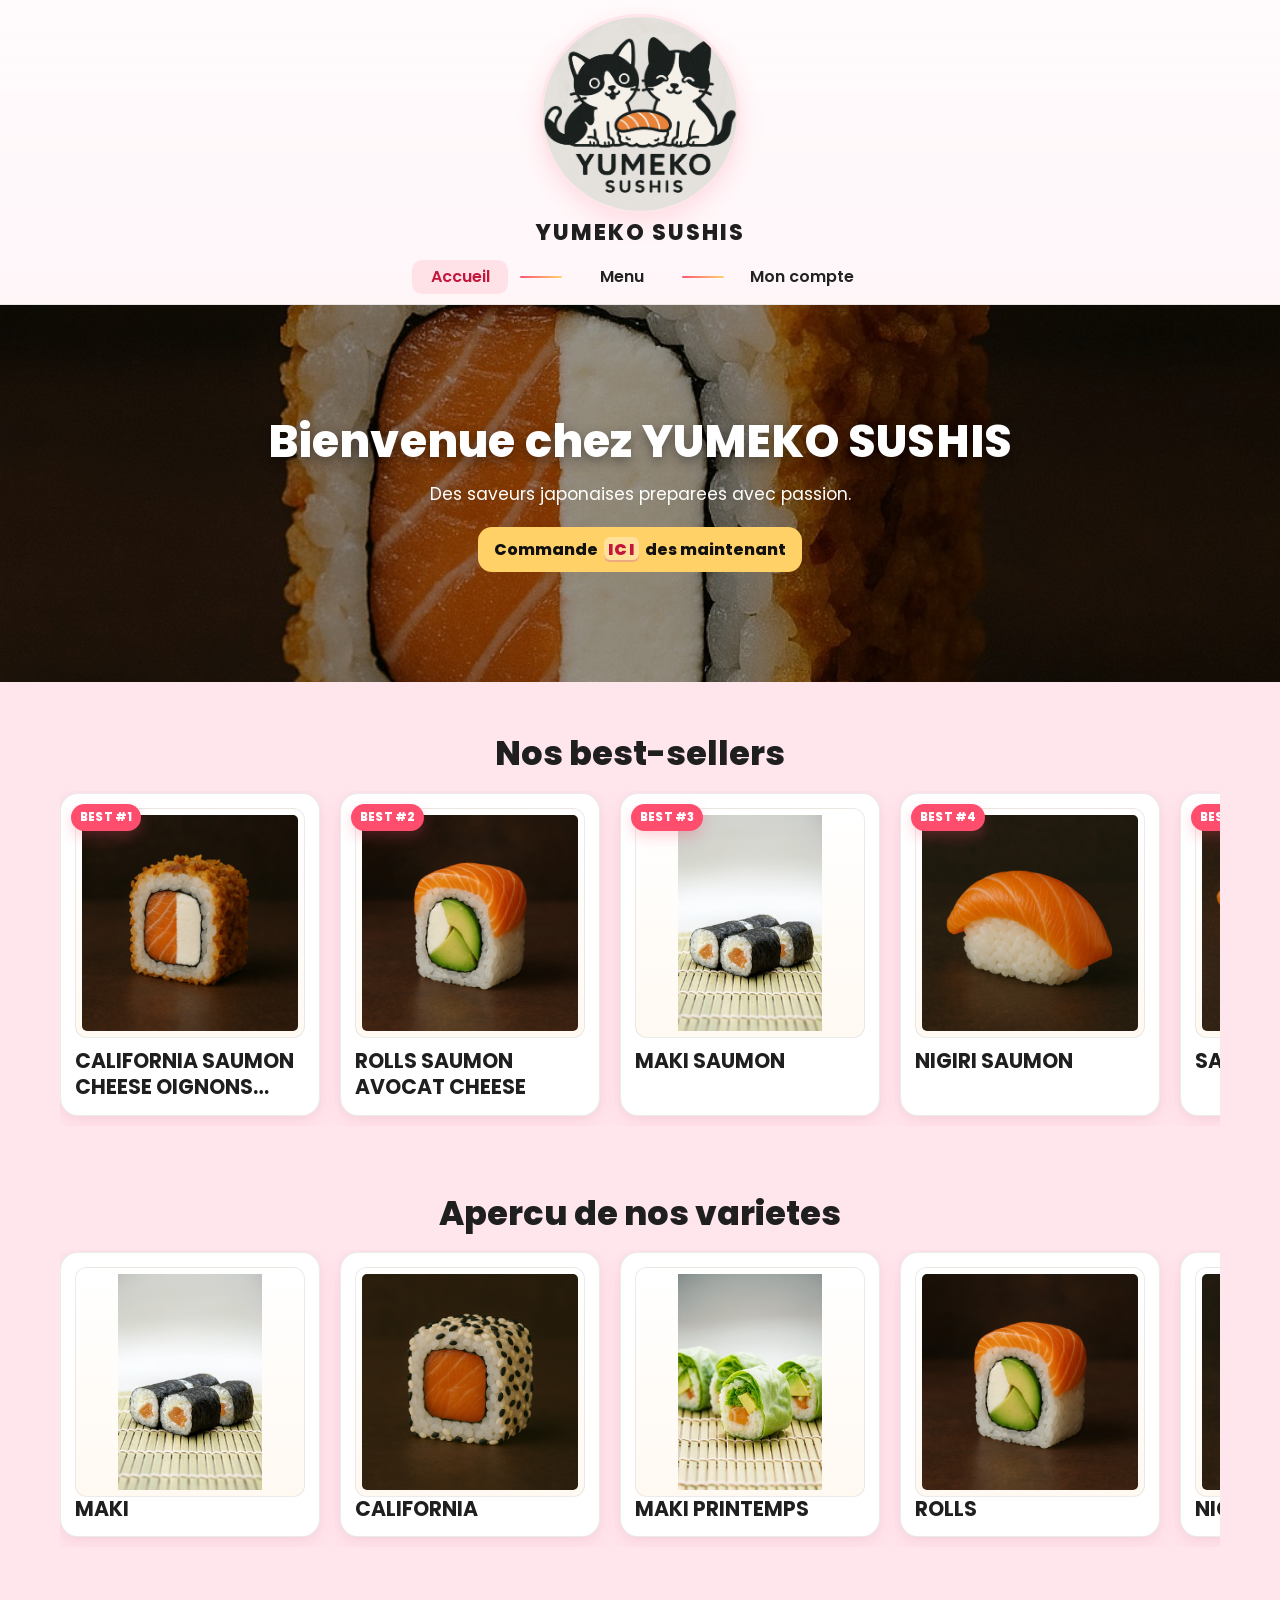
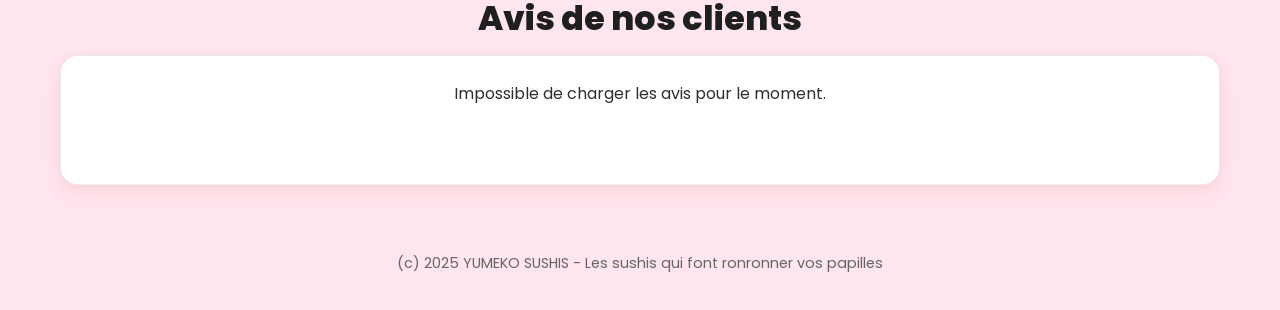
==== accueil.html @ 5b7360f7 "s" ====
﻿<!-- Version amelioree de la page d'accueil YUMEKO SUSHIS -->
<!DOCTYPE html>
<html lang="fr">
<head>
<meta charset="UTF-8">
<meta name="viewport" content="width=device-width, initial-scale=1">

<title>YUMEKO SUSHIS - Accueil</title>

<link href="https://fonts.googleapis.com/css2?family=Poppins:wght@400;600;700;800&display=swap" rel="stylesheet">
<link rel="stylesheet" href="style.css">

<link rel="icon" type="image/png" href="images/favicon.png">
<link rel="preload" href="images/logo-yumeko.png" as="image">
<link rel="prefetch" href="index.html">
<link rel="prefetch" href="mon-compte.html">
</head>
<body>

<div id="header">
  <header class="site-header jp">
    <div class="header-inner">
      <a href="accueil.html" class="brand" aria-label="Accueil - YUMEKO SUSHIS">
        <img src="images/logo-yumeko.png" alt="YUMEKO SUSHIS" class="logo" width="200" height="200" decoding="async" fetchpriority="high">
        <div class="brand-text">
          <h1>YUMEKO SUSHIS</h1>
        </div>
      </a>
      <nav class="main-nav">
        <a href="accueil.html">Accueil</a>
        <span class="nav-sep" aria-hidden="true"></span>
        <a href="index.html">Menu</a>
        <span class="nav-sep" aria-hidden="true"></span>
        <a href="mon-compte.html">Mon compte</a>
      </nav>
    </div>
  </header>
</div>

<!-- HERO -->
<section class="hero">
  <div>
    <h1>Bienvenue chez YUMEKO SUSHIS</h1>
    <p>Des saveurs japonaises preparees avec passion.</p>
    <a href="index.html" class="btn">Commande <span class="cta-focus">ICI</span> des maintenant</a>
  </div>
</section>

<!-- BEST-SELLERS -->
<section class="carousel-wrapper" id="best-sellers">
  <h2 class="carousel-title">Nos best-sellers</h2>
  <div class="carousel" id="bestSellersCarousel">
    <a class="carousel-item-link" href="index.html?cat=CALIFORNIA">
      <div class="carousel-item">
        <img loading="lazy" decoding="async" src="images/c9.jpg" alt="CALIFORNIA SAUMON CHEESE OIGNONS FRITS">
        <h3>CALIFORNIA SAUMON CHEESE OIGNONS FRITS</h3>
      </div>
    </a>
    <a class="carousel-item-link" href="index.html?cat=ROLLS">
      <div class="carousel-item">
        <img loading="lazy" decoding="async" src="images/r1.jpg" alt="ROLLS SAUMON AVOCAT CHEESE">
        <h3>ROLLS SAUMON AVOCAT CHEESE</h3>
      </div>
    </a>
    <a class="carousel-item-link" href="index.html?cat=MAKI">
      <div class="carousel-item">
        <img loading="lazy" decoding="async" src="images/m1.jpg" alt="MAKI SAUMON">
        <h3>MAKI SAUMON</h3>
      </div>
    </a>
  </div>
</section>

<!-- CARROUSEL -->
<section class="carousel-wrapper">
  <h2 class="carousel-title">Apercu de nos varietes</h2>

  <div class="carousel">

    <a class="carousel-item-link" href="index.html?cat=MAKI">
      <div class="carousel-item">
        <img loading="lazy" decoding="async" src="images/m1.jpg" alt="Maki">
        <h3>MAKI</h3>
      </div>
    </a>

    <a class="carousel-item-link" href="index.html?cat=CALIFORNIA">
      <div class="carousel-item">
        <img loading="lazy" decoding="async" src="images/c1.jpg" alt="California">
        <h3>CALIFORNIA</h3>
      </div>
    </a>

    <a class="carousel-item-link" href="index.html?cat=MAKI%20PRINTEMPS">
      <div class="carousel-item">
        <img loading="lazy" decoding="async" src="images/p1.jpg" alt="Maki printemps">
        <h3>MAKI PRINTEMPS</h3>
      </div>
    </a>

    <a class="carousel-item-link" href="index.html?cat=ROLLS">
      <div class="carousel-item">
        <img loading="lazy" decoding="async" src="images/r1.jpg" alt="Rolls">
        <h3>ROLLS</h3>
      </div>
    </a>

    <a class="carousel-item-link" href="index.html?cat=NIGIRI">
      <div class="carousel-item">
        <img loading="lazy" decoding="async" src="images/n1.jpg" alt="Nigiri">
        <h3>NIGIRI</h3>
      </div>
    </a>

    <a class="carousel-item-link" href="index.html?cat=ONIGIRI">
      <div class="carousel-item">
        <img loading="lazy" decoding="async" src="images/o1.jpg" alt="Onigiri">
        <h3>ONIGIRI</h3>
      </div>
    </a>

    <a class="carousel-item-link" href="index.html?cat=SASHIMI">
      <div class="carousel-item">
        <img loading="lazy" decoding="async" src="images/s1.jpg" alt="Sashimi">
        <h3>SASHIMI</h3>
      </div>
    </a>

    <a class="carousel-item-link" href="index.html?cat=GYOZA">
      <div class="carousel-item">
        <img loading="lazy" decoding="async" src="images/g1.jpg" alt="Gyoza">
        <h3>GYOZA</h3>
      </div>
    </a>

    <a class="carousel-item-link" href="index.html?cat=BROCHETTE">
      <div class="carousel-item">
        <img loading="lazy" decoding="async" src="images/br1.jpg" alt="Brochettes">
        <h3>BROCHETTES</h3>
      </div>
    </a>

    <a class="carousel-item-link" href="index.html?cat=SOUPE">
      <div class="carousel-item">
        <img loading="lazy" decoding="async" src="images/so1.jpg" alt="Soupes">
        <h3>SOUPES</h3>
      </div>
    </a>

  </div>
</section>

<section class="reviews-wrapper" aria-labelledby="reviews-title">
  <h2 id="reviews-title" class="carousel-title">Avis de nos clients</h2>
  <div id="reviewsList" class="reviews-grid">
    <article class="review-card reviews-empty">
      <p class="review-text">Aucun avis pour le moment. Soyez le premier a donner votre retour.</p>
    </article>
  </div>
</section>

<div id="footer"></div>

<script>
function setActiveNav() {
  const here = location.pathname.split('/').pop() || 'accueil.html';
  document.querySelectorAll('.main-nav a').forEach(a => {
    const href = a.getAttribute('href');
    if (href && here === href) {
      a.classList.add('active');
    }
  });
}

function loadComponent(id, file) {
  const host = document.getElementById(id);
  if (!host) return;
  if (host.innerHTML.trim().length) {
    if (id === "header") setActiveNav();
    return;
  }
  fetch(file)
    .then(response => response.text())
    .then(data => {
      host.innerHTML = data;
      if (id === "header") {
        setActiveNav();
      }
    });
}

loadComponent("header", "header.html");
loadComponent("footer", "footer.html");

function escapeHtml(value) {
  return String(value)
    .replaceAll('&', '&amp;')
    .replaceAll('<', '&lt;')
    .replaceAll('>', '&gt;')
    .replaceAll('"', '&quot;')
    .replaceAll("'", '&#039;');
}

function getCategoryFromCode(code) {
  const upper = String(code || '').toUpperCase();
  if (upper.startsWith('BR')) return 'BROCHETTE';
  if (upper.startsWith('SO')) return 'SOUPE';
  if (upper.startsWith('CO')) return 'CONDIMENTS';
  if (upper.startsWith('B')) return 'BOISSONS';
  if (upper.startsWith('M')) return 'MAKI';
  if (upper.startsWith('C')) return 'CALIFORNIA';
  if (upper.startsWith('P')) return 'MAKI PRINTEMPS';
  if (upper.startsWith('R')) return 'ROLLS';
  if (upper.startsWith('N')) return 'NIGIRI';
  if (upper.startsWith('O')) return 'ONIGIRI';
  if (upper.startsWith('S')) return 'SASHIMI';
  if (upper.startsWith('G')) return 'GYOZA';
  return 'MAKI';
}

const PRODUCT_LABELS = {
  M1:'MAKI SAUMON',
  M2:'MAKI SAUMON AVOCAT',
  M3:'MAKI SAUMON CHEESE',
  M4:'MAKI CONCOMBRE',
  M5:'MAKI CONCOMBRE CHEESE',
  M6:'MAKI AVOCAT',
  M7:'MAKI AVOCAT CHEESE',
  M8:'MAKI CHEESE',
  C1:'CALIFORNIA SAUMON',
  C2:'CALIFORNIA SAUMON AVOCAT',
  C3:'CALIFORNIA SAUMON CHEESE',
  C4:'CALIFORNIA CONCOMBRE',
  C5:'CALIFORNIA CONCOMBRE CHEESE',
  C6:'CALIFORNIA AVOCAT',
  C7:'CALIFORNIA AVOCAT CHEESE',
  C8:'CALIFORNIA CHEESE',
  C9:'CALIFORNIA SAUMON CHEESE OIGNONS FRITS',
  P1:'MAKI PRINTEMPS SAUMON AVOCAT',
  P2:'MAKI PRINTEMPS SAUMON CHEESE',
  P3:'MAKI PRINTEMPS CONCOMBRE CHEESE',
  P4:'MAKI PRINTEMPS AVOCAT CHEESE',
  R1:'ROLLS SAUMON AVOCAT CHEESE',
  R2:'ROLLS AVOCAT SAUMON CHEESE',
  N1:'NIGIRI SAUMON',
  N2:'NIGIRI AVOCAT',
  O1:'ONIGIRI THON MAYO',
  S1:'SASHIMI SAUMON',
  G1:'GYOZA POULET LEGUMES',
  G2:'GYOZA BOEUF LEGUMES',
  G3:'GYOZA LEGUMES',
  BR1:'YAKITORI BOEUF FROMAGE',
  SO1:'SOUPE MISO',
  CO1:'SAUCE SOJA SUCREE',
  CO2:'SAUCE SOJA SALEE',
  CO3:'SAUCE MAYO JAPONAISE MAISON',
  CO4:'SAUCE MAYO JAPONAISE EPICEE MAISON',
  CO5:'GINGEMBRE',
  CO6:'WASABI',
  CO7:'WASABI CACAHUETE',
  CO8:'WASABI PETIT POIS',
  CO9:'OIGNONS FRITS',
  CO10:'SAUCE SRIRACHA',
  B1:'BIERE TSINGTAO',
  B2:'BIERE ASAHI',
  B3:'COCA COLA ZERO'
};

function getProductNameFromCode(code, fallbackName) {
  const upper = String(code || '').trim().toUpperCase();
  return PRODUCT_LABELS[upper] || String(fallbackName || upper || 'ITEM');
}

function getProductImageFromCode(code, fallbackImg) {
  const upper = String(code || '').trim().toUpperCase();
  if (fallbackImg) return String(fallbackImg);
  return upper ? (upper.toLowerCase() + '.jpg') : 'm1.jpg';
}

const SUPABASE_URL = 'https://rlyouiuobnhsvxtecriu.supabase.co';
const SUPABASE_PUBLISHABLE_KEY = 'sb_publishable_RBQC4-HKQ8L1bncB_4VJAA_G_xXqg_-';
const REVIEWS_TABLE = 'reviews';
const BESTSELLER_TABLE = 'best_seller_counts';

function getSupabaseHeaders(includeJson) {
  const headers = {
    apikey: SUPABASE_PUBLISHABLE_KEY,
    Authorization: `Bearer ${SUPABASE_PUBLISHABLE_KEY}`
  };
  if (includeJson) headers['Content-Type'] = 'application/json';
  return headers;
}

async function readReviewsOnline() {
  const query = '?select=name,text,rating,created_at,approved&approved=eq.true&order=created_at.desc&limit=6';
  const url = `${SUPABASE_URL}/rest/v1/${REVIEWS_TABLE}${query}`;
  const response = await fetch(url, {
    method: 'GET',
    headers: getSupabaseHeaders(false)
  });
  if (!response.ok) {
    throw new Error(`Erreur Supabase lecture (${response.status})`);
  }
  const data = await response.json();
  return Array.isArray(data) ? data : [];
}

async function readBestSellerCountsOnline() {
  const query = '?select=code,name,img,category,count&order=count.desc.nullslast,code.asc&limit=5';
  const url = `${SUPABASE_URL}/rest/v1/${BESTSELLER_TABLE}${query}`;
  const response = await fetch(url, {
    method: 'GET',
    headers: getSupabaseHeaders(false)
  });
  if (!response.ok) {
    throw new Error(`Erreur Supabase best-seller lecture (${response.status})`);
  }
  const data = await response.json();
  return Array.isArray(data) ? data : [];
}

function normalizeReview(review) {
  const rawName = String(review && review.name || '').trim();
  const name = rawName ? rawName.slice(0, 40) : 'Client';
  const text = String(review && review.text || '').trim().slice(0, 400);
  const ratingNumber = Number(review && review.rating || 5);
  const rating = Math.max(1, Math.min(5, Number.isFinite(ratingNumber) ? ratingNumber : 5));
  const createdAt = String(review && review.created_at || new Date().toISOString());
  return { name, text, rating, created_at: createdAt };
}

function formatReviewDate(iso) {
  const d = new Date(iso);
  if (Number.isNaN(d.getTime())) return '';
  return d.toLocaleDateString('fr-FR');
}

async function renderReviews() {
  const box = document.getElementById('reviewsList');
  if (!box) return;

  let reviews = [];
  try {
    reviews = (await readReviewsOnline())
      .map(normalizeReview)
      .filter((r) => r.text.length > 0)
      .sort((a, b) => new Date(b.created_at).getTime() - new Date(a.created_at).getTime())
      .slice(0, 6);
  } catch (e) {
    box.innerHTML = `
      <article class="review-card reviews-empty">
        <p class="review-text">Impossible de charger les avis pour le moment.</p>
      </article>`;
    return;
  }

  if (!reviews.length) {
    box.innerHTML = `
      <article class="review-card reviews-empty">
        <p class="review-text">Aucun avis pour le moment. Soyez le premier a donner votre retour.</p>
      </article>`;
    return;
  }

  box.innerHTML = reviews.map((r) => {
    const stars = '★'.repeat(r.rating) + '☆'.repeat(5 - r.rating);
    const safeName = escapeHtml(r.name);
    const safeText = escapeHtml(r.text);
    const safeDate = escapeHtml(formatReviewDate(r.created_at));
    return `
      <article class="review-card">
        <div class="review-head">
          <div class="review-author">
            <p class="review-name">${safeName}</p>
            <p class="review-meta">${safeDate}</p>
          </div>
          <div class="review-stars" aria-label="${r.rating} etoiles sur 5">${stars}</div>
        </div>
        <p class="review-text">${safeText}</p>
      </article>`;
  }).join('');
}

function readBestSellerCounts() {
  try {
    return JSON.parse(localStorage.getItem('yumeko_bestseller_counts_v1') || '{}');
  } catch (e) {
    return {};
  }
}

function rebuildBestSellerCountsFromOrdersIfNeeded() {
  const counts = readBestSellerCounts();
  if (Object.keys(counts).length) return counts;

  let orders = [];
  try {
    orders = JSON.parse(localStorage.getItem('yumeko_orders_v1') || '[]');
  } catch (e) {
    orders = [];
  }

  const rebuilt = {};
  orders.forEach((order) => {
    const items = Array.isArray(order && order.items) ? order.items : [];
    items.forEach((it) => {
      const code = String(it && it.code || '').trim().toUpperCase();
      if (!code) return;
      if (!rebuilt[code]) {
        rebuilt[code] = { code, name: '', img: '', category: '', count: 0 };
      }
      rebuilt[code].name = getProductNameFromCode(code, String(it && it.name || code));
      rebuilt[code].img = getProductImageFromCode(code, it && it.img);
      rebuilt[code].category = getCategoryFromCode(code);
      rebuilt[code].count += Number(it && it.qty || 1);
    });
  });

  if (Object.keys(rebuilt).length) {
    localStorage.setItem('yumeko_bestseller_counts_v1', JSON.stringify(rebuilt));
    return rebuilt;
  }

  return counts;
}

async function getTopBestSellers(limit) {
  try {
    const online = (await readBestSellerCountsOnline())
      .map((row) => {
        const code = String(row && row.code || '').trim().toUpperCase();
        if (!code) return null;
        return {
          code,
          name: getProductNameFromCode(code, String(row && row.name || code)),
          img: getProductImageFromCode(code, row && row.img),
          category: String(row && row.category || getCategoryFromCode(code)),
          count: Math.max(0, Number(row && row.count) || 0)
        };
      })
      .filter(Boolean)
      .filter((item) => item && Number(item.count) > 0);
    if (online.length) return online.slice(0, limit);
  } catch (e) {}

  const counts = rebuildBestSellerCountsFromOrdersIfNeeded();
  const list = Object.values(counts)
    .filter((item) => item && Number(item.count) > 0)
    .sort((a, b) => Number(b.count) - Number(a.count));
  return list.slice(0, limit);
}

async function renderBestSellers() {
  const box = document.getElementById('bestSellersCarousel');
  if (!box) return;

  const fallback = [
    { code: 'C9', name: getProductNameFromCode('C9'), img: 'c9.jpg', category: 'CALIFORNIA', count: 0 },
    { code: 'R1', name: getProductNameFromCode('R1'), img: 'r1.jpg', category: 'ROLLS', count: 0 },
    { code: 'M1', name: getProductNameFromCode('M1'), img: 'm1.jpg', category: 'MAKI', count: 0 },
    { code: 'N1', name: getProductNameFromCode('N1'), img: 'n1.jpg', category: 'NIGIRI', count: 0 },
    { code: 'S1', name: getProductNameFromCode('S1'), img: 's1.jpg', category: 'SASHIMI', count: 0 }
  ];

  let best = await getTopBestSellers(5);
  if (!best.length) best = fallback;
  best = best.slice(0, 5);

  box.innerHTML = best.map((item, idx) => {
    const code = String(item.code || '').toUpperCase();
    const name = escapeHtml(getProductNameFromCode(code, item.name));
    const img = escapeHtml(getProductImageFromCode(code, item.img));
    const category = item.category || getCategoryFromCode(code);
    const href = 'index.html?cat=' + encodeURIComponent(category);
    return `
      <a class="carousel-item-link" href="${href}">
        <div class="carousel-item">
          <span class="best-badge">BEST #${idx + 1}</span>
          <img loading="lazy" decoding="async" src="images/${img}" alt="${name}">
          <h3>${name}</h3>
        </div>
      </a>`;
  }).join('');
}

function initCarouselWheelScroll() {
  document.querySelectorAll('.carousel').forEach((carousel) => {
    let isDown = false;
    let startX = 0;
    let startLeft = 0;
    let moved = false;
    let suppressClickUntil = 0;

    carousel.addEventListener('wheel', (e) => {
      if (carousel.scrollWidth <= carousel.clientWidth) return;
      const delta = e.deltaY + e.deltaX;
      if (!delta) return;
      e.preventDefault();
      carousel.scrollBy({ left: delta, behavior: 'auto' });
    }, { passive: false });

    carousel.addEventListener('pointerdown', (e) => {
      if (e.pointerType === 'mouse' && e.button !== 0) return;
      isDown = true;
      moved = false;
      startX = e.clientX;
      startLeft = carousel.scrollLeft;
      carousel.classList.add('dragging');
      carousel.setPointerCapture?.(e.pointerId);
    });

    carousel.addEventListener('pointermove', (e) => {
      if (!isDown) return;
      const dx = e.clientX - startX;
      if (Math.abs(dx) > 10) moved = true;
      carousel.scrollLeft = startLeft - dx;
    });

    function stopDrag(e) {
      if (!isDown) return;
      isDown = false;
      carousel.classList.remove('dragging');
      carousel.releasePointerCapture?.(e.pointerId);
      if (moved) {
        // Bloque uniquement le clic fantome juste apres un glisser.
        suppressClickUntil = Date.now() + 280;
      }
    }

    carousel.addEventListener('pointerup', stopDrag);
    carousel.addEventListener('pointercancel', stopDrag);
    carousel.addEventListener('pointerleave', stopDrag);

    carousel.addEventListener('click', (e) => {
      if (Date.now() > suppressClickUntil) return;
      const link = e.target.closest('a');
      if (!link) return;
      e.preventDefault();
      e.stopPropagation();
    }, true);
  });
}

(function(){
  const root = document.documentElement;
  function updateSakura(){
    const doc = document.documentElement;
    const max = (doc.scrollHeight - window.innerHeight) || 1;
    const p = Math.min(1, Math.max(0, window.scrollY / max));
    const eased = 1 - Math.pow(1 - p, 1.6);
    root.style.setProperty('--sakuraAmt', eased.toFixed(3));
  }
  updateSakura();
  window.addEventListener('scroll', updateSakura, { passive:true });
  window.addEventListener('resize', updateSakura);
})();

initCarouselWheelScroll();
renderBestSellers();
renderReviews();
</script>

</body>
</html>
---- style.css ----
/* ===== STYLE GLOBAL ===== */
:root{
  --brand:#ff4d6d;
  --brand-soft:rgba(255,77,109,.12);
  --brand-strong:#c2173b;
  --brand-2:#c2173b;
  --accent:#ffd166;
  --accent-strong:#ffc300;
  --accent-2:#ffc300;
  --text:#1a1a1a;
  --muted:#5c6870;
  --surface:#ffffff;
  --surface-soft:#fff8ef;
  --card:var(--surface);
  --card-border:rgba(0,0,0,.08);
  --radius-sm:10px;
  --radius-md:14px;
  --radius-lg:18px;
  --shadow-soft:0 8px 20px rgba(255,77,109,.08), 0 2px 10px rgba(0,0,0,.04);
  --shadow-hover:0 14px 26px rgba(255,77,109,.12), 0 5px 16px rgba(0,0,0,.06);
}

*{ box-sizing:border-box; }

html,body{ min-height:100%; }

body{
  font-family:'Poppins',sans-serif;
  margin:0;
  color:var(--text);
  background:#ffe5ec;
  -webkit-font-smoothing:antialiased;
  -moz-osx-font-smoothing:grayscale;
}

h1,h2,h3{
  margin:0;
  line-height:1.2;
  color:#1f1f1f;
}

h1{ font-size:clamp(2rem, 4vw, 2.8rem); font-weight:800; letter-spacing:.2px; }
h2{ font-size:clamp(1.55rem, 3vw, 2.1rem); font-weight:800; }
h3{ font-size:clamp(1.05rem, 2vw, 1.28rem); font-weight:700; }

p{ margin:0; }

.hidden{
  display:none !important;
}

/* ===== HEADER ===== */
.site-header.jp{
  background:linear-gradient(180deg,rgba(255,255,255,.85),rgba(255,255,255,.65));
  border-bottom:1px solid var(--card-border);
  position:static;
  z-index:1000;
}

.header-inner{
  width:min(96%,1100px);
  margin:auto;
  padding:14px 8px 10px;
  display:flex;
  flex-direction:column;
  align-items:center;
  gap:8px;
}

.brand{
  display:flex;
  flex-direction:column;
  align-items:center;
  gap:6px;
  text-decoration:none;
}

.logo{
  width:160px;
  height:160px;
  border-radius:50%;
  object-fit:cover;
  background:#fff;
  box-shadow:0 8px 24px rgba(255,77,109,.15);
  border:3px solid rgba(255,77,109,.15);
  display:block;
}

@media (min-width:768px){
  .logo{ width:200px; height:200px; }
}

.brand-text h1{
  font-size:1.38rem;
  letter-spacing:2px;
  text-align:center;
}

.main-nav{
  display:flex;
  align-items:center;
  gap:12px;
  margin-top:6px;
  font-weight:600;
}

.main-nav .sep{
  color:#7a7a7a;
  opacity:.6;
}

.main-nav .nav-sep{
  display:inline-block;
  width:42px;
  height:2px;
  border-radius:2px;
  background:linear-gradient(90deg,var(--brand),var(--accent));
  opacity:.95;
}

.main-nav a{
  display:inline-flex;
  align-items:center;
  justify-content:center;
  min-width:96px;
  line-height:1;
  text-decoration:none;
  color:#222;
  padding:9px 14px;
  border-radius:var(--radius-sm);
  transition:transform .15s ease, background .15s ease, color .15s ease, box-shadow .15s ease;
}

.main-nav a:hover{
  transform:translateY(-1px);
  background:var(--brand-soft);
  color:var(--brand-strong);
  box-shadow:0 6px 14px rgba(255,77,109,.1);
}

.main-nav a.active{
  background:var(--brand-soft);
  color:var(--brand-strong);
}

/* ===== HERO ===== */
.hero{
  width:100%;
  background:url('images/c9.jpg') center/cover no-repeat;
  padding:110px 20px;
  text-align:center;
  color:#fff;
  position:relative;
  margin:0 0 18px;
}

.hero::after{
  content:"";
  position:absolute;
  inset:0;
  background:rgba(0,0,0,.34);
}

.hero > div{
  position:relative;
  z-index:2;
}

.hero h1{
  color:#fff;
  text-shadow:0 4px 12px rgba(0,0,0,.38);
}

.hero p{
  font-size:1.08rem;
  margin:12px 0 20px;
}

/* ===== BUTTONS ===== */
.btn,
.btn-main,
.btn-primary{
  background:var(--accent);
  color:#111;
  border:none;
  border-radius:var(--radius-md);
  padding:10px 16px;
  font-weight:800;
  text-decoration:none;
  cursor:pointer;
  transition:transform .15s ease, background .15s ease, box-shadow .15s ease, filter .15s ease;
  display:inline-flex;
  align-items:center;
  justify-content:center;
  gap:6px;
}

.btn:hover,
.btn-main:hover,
.btn-primary:hover{
  transform:translateY(-1px);
  background:var(--accent-strong);
  box-shadow:0 8px 16px rgba(255,195,0,.22);
}

.btn:active,
.btn-main:active,
.btn-primary:active{
  transform:translateY(0);
}

.cta-focus{
  display:inline-block;
  font-weight:900;
  text-transform:uppercase;
  letter-spacing:.08em;
  color:var(--brand-strong);
  background:rgba(255,255,255,.35);
  padding:0 .28em;
  border-radius:6px;
  box-shadow:inset 0 -2px 0 rgba(194,23,59,.28);
}

.btn-light,
.btn-ghost{
  border:1px solid var(--card-border);
  background:#fff;
  color:#222;
  border-radius:var(--radius-sm);
  padding:10px 12px;
  font-weight:700;
  cursor:pointer;
  transition:transform .15s ease, box-shadow .15s ease, border-color .15s ease;
}

.btn-light:hover,
.btn-ghost:hover{
  transform:translateY(-1px);
  border-color:rgba(255,77,109,.35);
  box-shadow:0 6px 12px rgba(0,0,0,.06);
}

/* ===== CARDS ===== */
.creation-mois,
.card,
.section,
.carousel-item{
  background:var(--surface);
  border:1px solid var(--card-border);
  border-radius:var(--radius-lg);
  box-shadow:var(--shadow-soft);
}

.card{
  padding:18px;
  text-align:center;
}

.card img{
  width:100%;
  aspect-ratio:1/1;
  object-fit:cover;
  display:block;
  border-radius:12px;
}

.card h3{ margin:10px 0; }

/* ===== CAROUSEL ===== */
.carousel-wrapper{
  margin:36px auto;
  max-width:1200px;
  padding:16px 20px;
}

.carousel-wrapper + .carousel-wrapper{
  margin-top:12px;
}

.carousel-title{
  text-align:center;
  margin-bottom:16px;
}

.carousel{
  display:flex;
  overflow-x:auto;
  gap:20px;
  scroll-snap-type:x mandatory;
  padding:2px 2px 10px;
  -webkit-overflow-scrolling:touch;
  touch-action:pan-x;
  scrollbar-width:none;
  -ms-overflow-style:none;
  cursor:grab;
}

.carousel::-webkit-scrollbar{
  display:none;
}

.carousel.dragging{
  cursor:grabbing;
}

#best-sellers .carousel{ justify-content:flex-start; }

.carousel-item{
  flex:0 0 260px;
  width:260px;
  min-width:260px;
  padding:14px;
  scroll-snap-align:start;
}

#best-sellers .carousel-item{
  display:flex;
  flex-direction:column;
  position:relative;
}

#best-sellers .best-badge{
  position:absolute;
  top:10px;
  left:10px;
  z-index:2;
  background:var(--brand);
  color:#fff;
  border-radius:999px;
  font-size:.72rem;
  font-weight:800;
  padding:5px 9px;
  box-shadow:0 6px 14px rgba(255,77,109,.24);
  letter-spacing:.2px;
}

.carousel-item-link{
  display:block;
  text-decoration:none;
  color:inherit;
}

.carousel-item-link:hover .carousel-item{
  box-shadow:var(--shadow-hover);
  transform:translateY(-1px);
}

.carousel-item img{
  width:100%;
  aspect-ratio:1/1;
  object-fit:contain;
  display:block;
  border-radius:12px;
  background:linear-gradient(180deg,#fff,#fff9f2);
  border:1px solid var(--card-border);
  padding:6px;
}

#best-sellers .carousel-item h3{
  margin-top:10px;
  min-height:2.6em;
  max-height:2.6em;
  line-height:1.3;
  display:-webkit-box;
  -webkit-line-clamp:2;
  -webkit-box-orient:vertical;
  overflow:hidden;
  text-overflow:ellipsis;
}

.carousel-sub{
  margin-top:8px;
  font-size:.88rem;
  color:var(--muted);
}

.reviews-wrapper{
  margin:34px auto 22px;
  max-width:1200px;
  padding:0 20px 10px;
}

.reviews-grid{
  display:grid;
  grid-template-columns:repeat(3,minmax(0,1fr));
  gap:14px;
}

.review-card{
  background:#fff;
  border:1px solid var(--card-border);
  border-radius:var(--radius-lg);
  box-shadow:var(--shadow-soft);
  padding:16px;
}

.review-head{
  display:flex;
  align-items:flex-start;
  justify-content:space-between;
  gap:10px;
  margin-bottom:10px;
}

.review-author{
  min-width:0;
}

.review-stars{
  color:#ffb703;
  letter-spacing:.18em;
  font-size:.92rem;
  margin:0;
  white-space:nowrap;
}

.review-text{
  color:#2f2f2f;
  line-height:1.55;
  min-height:76px;
  margin:0;
}

.review-name{
  margin:0;
  font-weight:700;
  color:#1f1f1f;
}

.review-meta{
  margin-top:4px;
  font-size:.82rem;
  color:var(--muted);
}

.reviews-empty{
  display:flex;
  align-items:center;
  justify-content:center;
  text-align:center;
  min-height:130px;
  grid-column:1 / -1;
}

.review-form{
  margin-top:14px;
  background:#fff;
  border:1px solid var(--card-border);
  border-radius:var(--radius-lg);
  box-shadow:var(--shadow-soft);
  padding:14px;
}

.review-form-grid{
  display:grid;
  grid-template-columns:1fr 180px;
  gap:10px;
}

.review-field{
  display:grid;
  gap:6px;
}

.review-field.full{
  grid-column:1 / -1;
}

.review-field label{
  font-weight:700;
  font-size:.9rem;
  color:#2a2a2a;
}

.review-field input,
.review-field select,
.review-field textarea{
  width:100%;
  border:1px solid var(--card-border);
  border-radius:var(--radius-sm);
  padding:10px 12px;
  font:inherit;
  background:#fff;
}

.review-field textarea{
  min-height:98px;
  resize:vertical;
}

.review-form-actions{
  margin-top:8px;
  display:flex;
  justify-content:flex-end;
}

.review-cta{
  margin-top:12px;
}

@media (max-width:700px){
  .review-form-grid{
    grid-template-columns:1fr;
  }
}

@media (max-width:900px){
  .reviews-grid{
    grid-template-columns:1fr;
    gap:12px;
  }
  .reviews-wrapper{
    padding:0 14px 12px;
  }
  .review-card{
    padding:18px;
    min-height:210px;
  }
  .review-text{
    font-size:1rem;
    line-height:1.6;
    min-height:120px;
  }
  .review-name{
    font-size:1.02rem;
  }
  .review-meta{
    font-size:.92rem;
  }
  .review-stars{
    font-size:1rem;
  }
}

/* ===== LAYOUT SHARED PAGES ===== */
.container{
  max-width:1100px;
  margin:0 auto;
  padding:24px 20px 28px;
}

.section{
  padding:22px;
  margin:0 0 24px;
}

.section h2{
  margin:0 0 8px;
  letter-spacing:.3px;
}

.sep{
  height:2px;
  width:84px;
  background:linear-gradient(90deg,var(--brand),var(--accent),transparent);
  border-radius:2px;
  margin:8px 0 16px;
}

.lead{
  font-size:1rem;
  line-height:1.6;
  color:#2a2a2a;
}

.muted{ color:var(--muted); }

.status{
  margin-top:10px;
  font-weight:600;
  border-radius:var(--radius-sm);
  padding:8px 10px;
  border:1px solid transparent;
}

.status:empty{
  display:none;
}

.status.ok{
  color:#0e7a4f;
  background:rgba(14,122,79,.08);
  border-color:rgba(14,122,79,.2);
}

.status.err{
  color:#c2173b;
  background:rgba(255,77,109,.1);
  border-color:rgba(255,77,109,.24);
}

/* ===== FOOTER ===== */
footer{
  text-align:center;
  padding:36px 0;
  color:#666;
  font-size:.9rem;
}
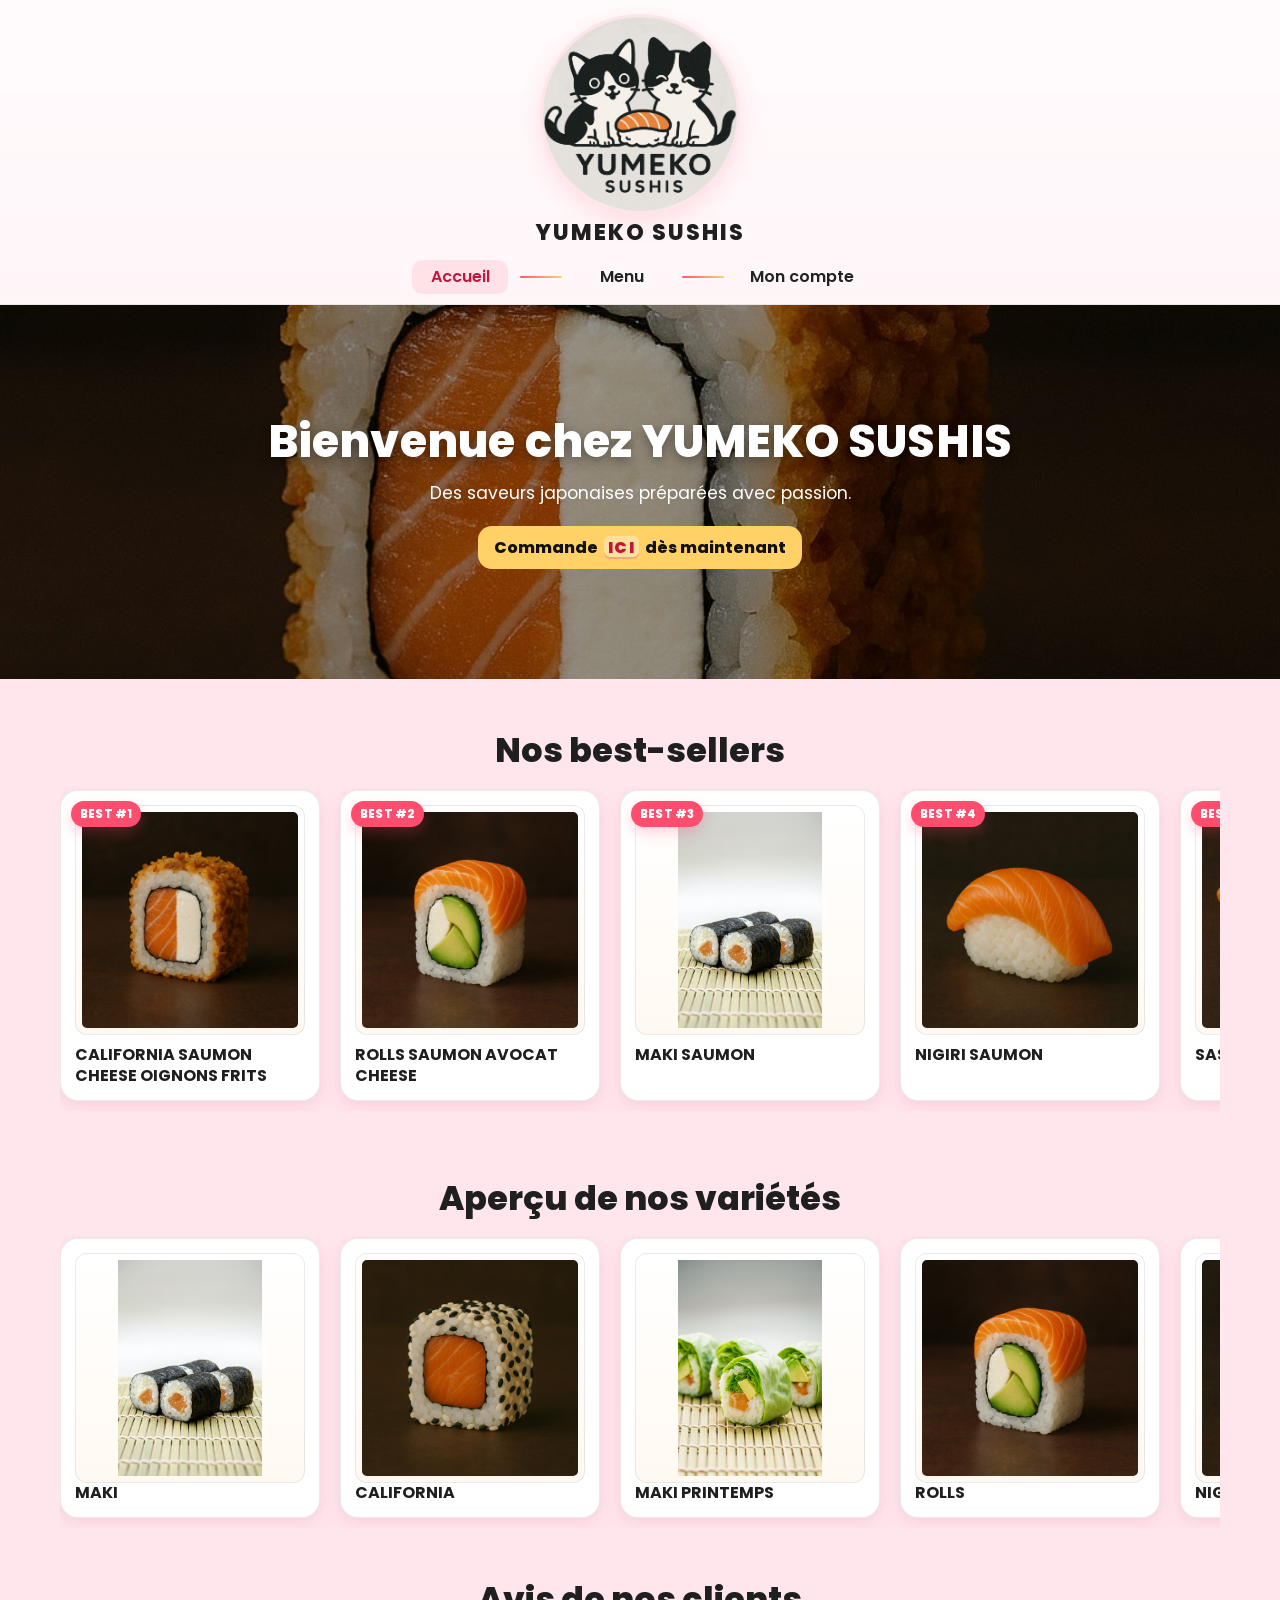
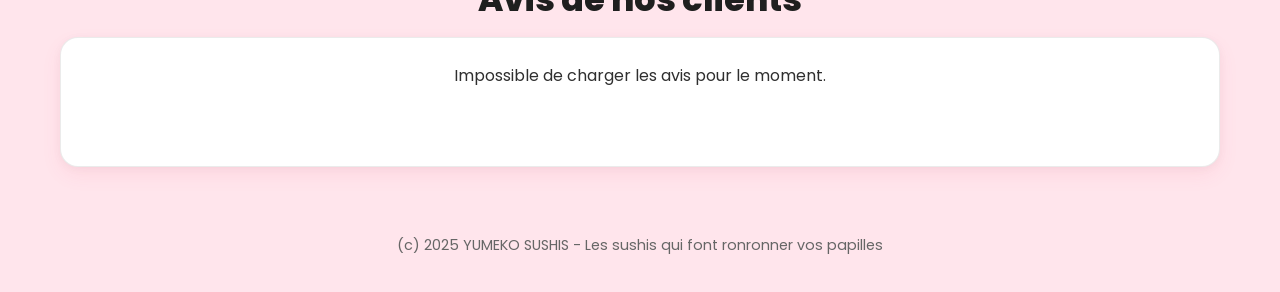
==== commit a5432ef4: "s" ====
--- a/accueil.html
+++ b/accueil.html
@@ -1,4 +1,4 @@
-﻿<!-- Version amelioree de la page d'accueil YUMEKO SUSHIS -->
+﻿<!-- Version améliorée de la page d'accueil YUMEKO SUSHIS -->
 <!DOCTYPE html>
 <html lang="fr">
 <head>
@@ -41,8 +41,8 @@
 <section class="hero">
   <div>
     <h1>Bienvenue chez YUMEKO SUSHIS</h1>
-    <p>Des saveurs japonaises preparees avec passion.</p>
-    <a href="index.html" class="btn">Commande <span class="cta-focus">ICI</span> des maintenant</a>
+    <p>Des saveurs japonaises préparées avec passion.</p>
+    <a href="index.html" class="btn">Commande <span class="cta-focus">ICI</span> dès maintenant</a>
   </div>
 </section>
 
@@ -73,7 +73,7 @@
 
 <!-- CARROUSEL -->
 <section class="carousel-wrapper">
-  <h2 class="carousel-title">Apercu de nos varietes</h2>
+  <h2 class="carousel-title">Aperçu de nos variétés</h2>
 
   <div class="carousel">
 
@@ -154,7 +154,7 @@
   <h2 id="reviews-title" class="carousel-title">Avis de nos clients</h2>
   <div id="reviewsList" class="reviews-grid">
     <article class="review-card reviews-empty">
-      <p class="review-text">Aucun avis pour le moment. Soyez le premier a donner votre retour.</p>
+      <p class="review-text">Aucun avis pour le moment. Soyez le premier à donner votre retour.</p>
     </article>
   </div>
 </section>
@@ -257,7 +257,7 @@
   CO4:'SAUCE MAYO JAPONAISE EPICEE MAISON',
   CO5:'GINGEMBRE',
   CO6:'WASABI',
-  CO7:'WASABI CACAHUETE',
+  CO7:'WASABI CACAHUÈTE',
   CO8:'WASABI PETIT POIS',
   CO9:'OIGNONS FRITS',
   CO10:'SAUCE SRIRACHA',
@@ -357,7 +357,7 @@
   if (!reviews.length) {
     box.innerHTML = `
       <article class="review-card reviews-empty">
-        <p class="review-text">Aucun avis pour le moment. Soyez le premier a donner votre retour.</p>
+        <p class="review-text">Aucun avis pour le moment. Soyez le premier à donner votre retour.</p>
       </article>`;
     return;
   }
@@ -374,7 +374,7 @@
             <p class="review-name">${safeName}</p>
             <p class="review-meta">${safeDate}</p>
           </div>
-          <div class="review-stars" aria-label="${r.rating} etoiles sur 5">${stars}</div>
+          <div class="review-stars" aria-label="${r.rating} étoiles sur 5">${stars}</div>
         </div>
         <p class="review-text">${safeText}</p>
       </article>`;
@@ -563,3 +563,4 @@
 </body>
 </html>
 
+
--- a/style.css
+++ b/style.css
@@ -1,4 +1,4 @@
-/* ===== STYLE GLOBAL ===== */
+﻿/* ===== STYLE GLOBAL ===== */
 :root{
   --brand:#ff4d6d;
   --brand-soft:rgba(255,77,109,.12);
@@ -26,6 +26,8 @@
 
 body{
   font-family:'Poppins',sans-serif;
+  font-size:16px;
+  line-height:1.45;
   margin:0;
   color:var(--text);
   background:#ffe5ec;
@@ -122,6 +124,7 @@
   display:inline-flex;
   align-items:center;
   justify-content:center;
+  font-size:1rem;
   min-width:96px;
   line-height:1;
   text-decoration:none;
@@ -345,6 +348,11 @@
   transform:translateY(-1px);
 }
 
+.carousel-item h3{
+  font-size:1rem;
+  line-height:1.3;
+}
+
 .carousel-item img{
   width:100%;
   aspect-ratio:1/1;
@@ -546,6 +554,7 @@
 
 .section h2{
   margin:0 0 8px;
+  font-size:clamp(1.55rem, 3vw, 2rem);
   letter-spacing:.3px;
 }
 
@@ -596,3 +605,4 @@
   color:#666;
   font-size:.9rem;
 }
+
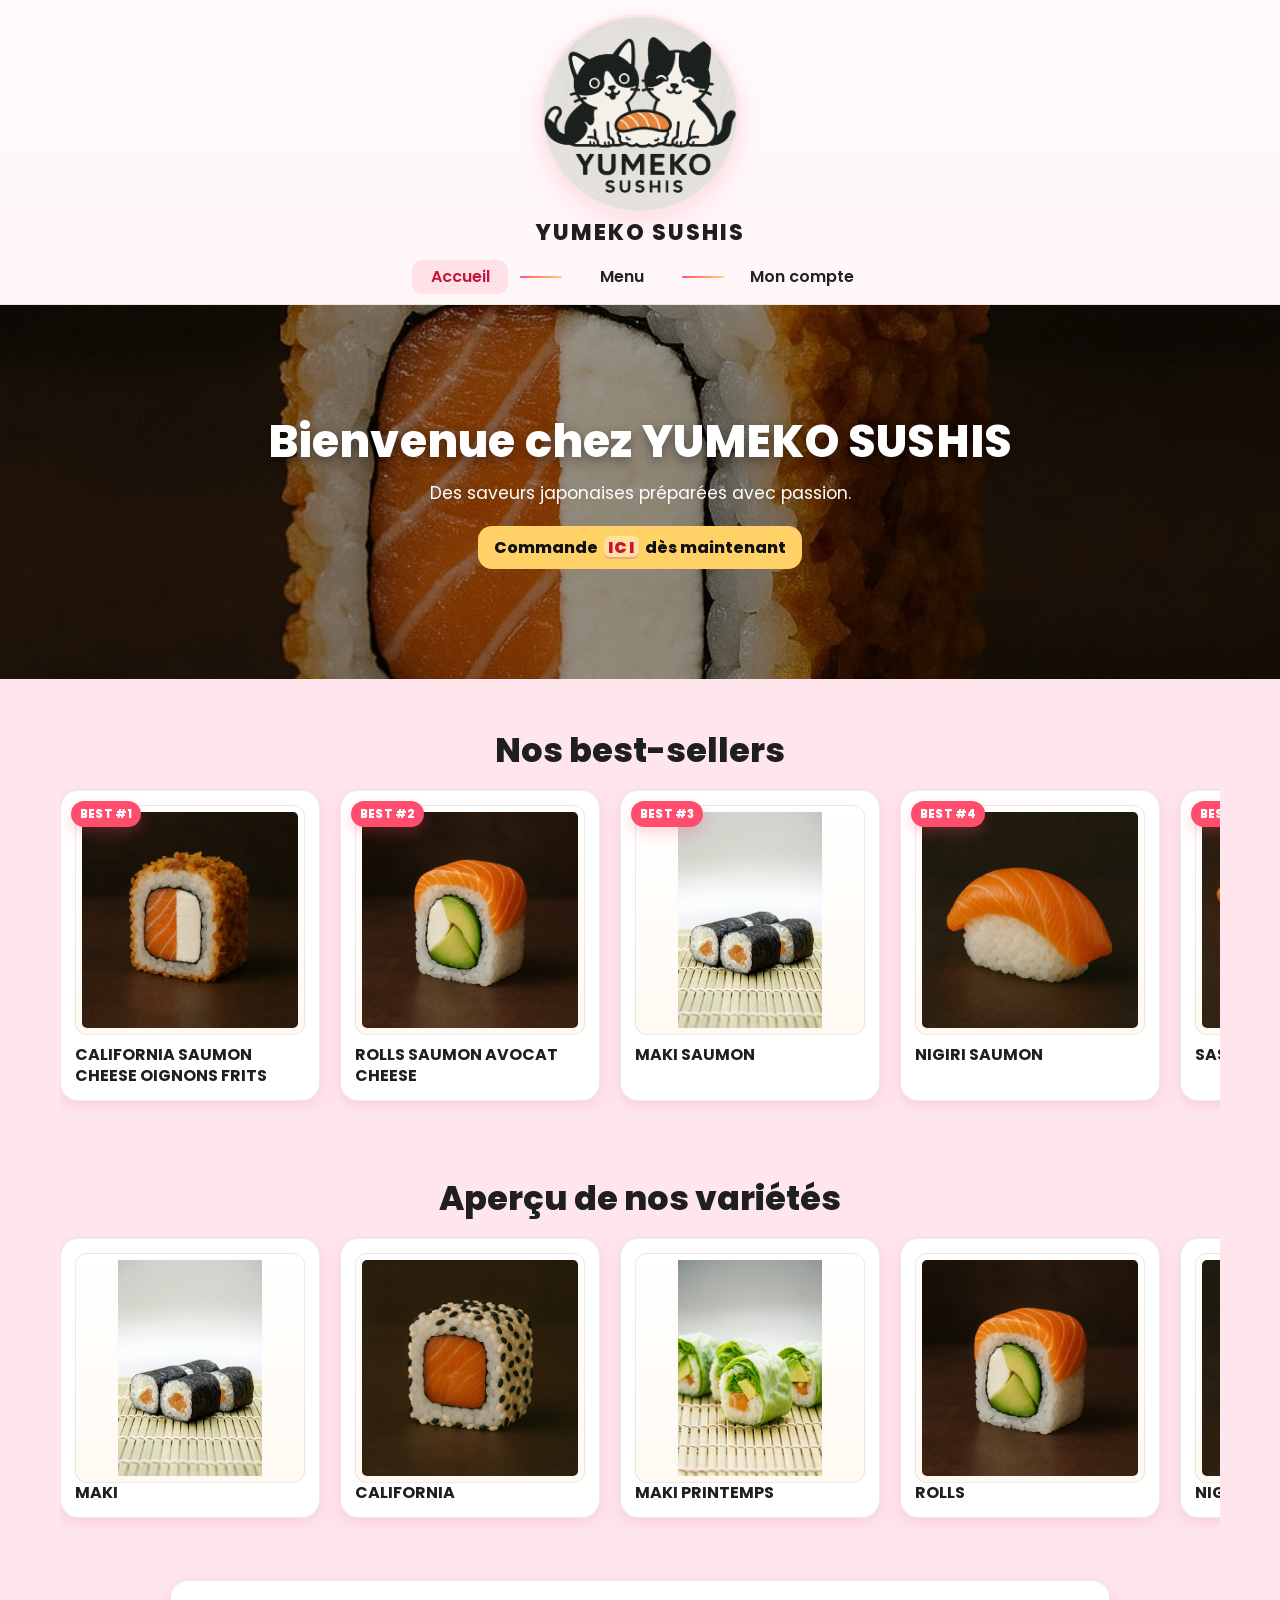
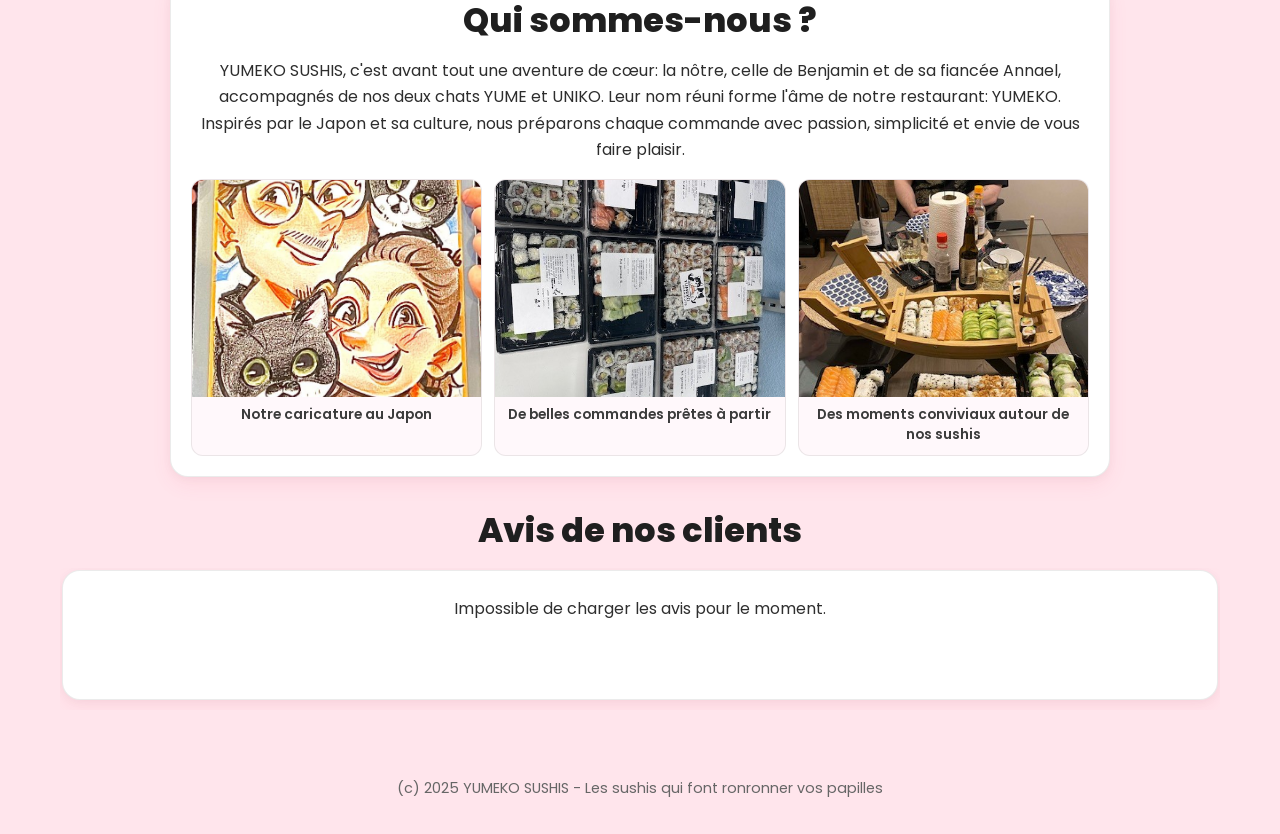
==== commit a1f67305: "h" ====
--- a/accueil.html
+++ b/accueil.html
@@ -150,9 +150,34 @@
   </div>
 </section>
 
+<section class="about-wrapper" aria-labelledby="about-title">
+  <div class="about-card">
+    <h2 id="about-title" class="carousel-title">Qui sommes-nous ?</h2>
+    <p>
+      YUMEKO SUSHIS, c'est avant tout une aventure de cœur: la nôtre, celle de Benjamin et de sa fiancée Annael, accompagnés de nos deux chats YUME et UNIKO.
+      Leur nom réuni forme l'âme de notre restaurant: YUMEKO.
+      Inspirés par le Japon et sa culture, nous préparons chaque commande avec passion, simplicité et envie de vous faire plaisir.
+    </p>
+    <div class="about-gallery">
+      <figure class="about-photo">
+        <img loading="lazy" decoding="async" src="images/famille%20yumeko%20sushis.jpg" alt="Caricature de Benjamin, Annael et de leurs chats YUME et UNIKO">
+        <figcaption>Notre caricature au Japon</figcaption>
+      </figure>
+      <figure class="about-photo">
+        <img loading="lazy" decoding="async" src="images/Grosse%20commande%20sushis.jpg" alt="Grande commande de plateaux YUMEKO SUSHIS prête à partir">
+        <figcaption>De belles commandes prêtes à partir</figcaption>
+      </figure>
+      <figure class="about-photo">
+        <img loading="lazy" decoding="async" src="images/Repas%20sushis%20en%20famille.jpg" alt="Repas sushi en famille avec les créations YUMEKO SUSHIS">
+        <figcaption>Des moments conviviaux autour de nos sushis</figcaption>
+      </figure>
+    </div>
+  </div>
+</section>
+
 <section class="reviews-wrapper" aria-labelledby="reviews-title">
   <h2 id="reviews-title" class="carousel-title">Avis de nos clients</h2>
-  <div id="reviewsList" class="reviews-grid">
+  <div id="reviewsList" class="carousel reviews-carousel">
     <article class="review-card reviews-empty">
       <p class="review-text">Aucun avis pour le moment. Soyez le premier à donner votre retour.</p>
     </article>
@@ -486,10 +511,9 @@
 function initCarouselWheelScroll() {
   document.querySelectorAll('.carousel').forEach((carousel) => {
     let isDown = false;
+    let dragPointerId = null;
     let startX = 0;
     let startLeft = 0;
-    let moved = false;
-    let suppressClickUntil = 0;
 
     carousel.addEventListener('wheel', (e) => {
       if (carousel.scrollWidth <= carousel.clientWidth) return;
@@ -500,9 +524,10 @@
     }, { passive: false });
 
     carousel.addEventListener('pointerdown', (e) => {
-      if (e.pointerType === 'mouse' && e.button !== 0) return;
+      // Desktop: on garde le clic souris normal sur les liens.
+      if (e.pointerType === 'mouse') return;
       isDown = true;
-      moved = false;
+      dragPointerId = e.pointerId;
       startX = e.clientX;
       startLeft = carousel.scrollLeft;
       carousel.classList.add('dragging');
@@ -510,34 +535,23 @@
     });
 
     carousel.addEventListener('pointermove', (e) => {
-      if (!isDown) return;
+      if (!isDown || e.pointerId !== dragPointerId) return;
       const dx = e.clientX - startX;
-      if (Math.abs(dx) > 10) moved = true;
       carousel.scrollLeft = startLeft - dx;
     });
 
     function stopDrag(e) {
-      if (!isDown) return;
+      if (!isDown || e.pointerId !== dragPointerId) return;
       isDown = false;
+      dragPointerId = null;
       carousel.classList.remove('dragging');
       carousel.releasePointerCapture?.(e.pointerId);
-      if (moved) {
-        // Bloque uniquement le clic fantome juste apres un glisser.
-        suppressClickUntil = Date.now() + 280;
-      }
     }
 
     carousel.addEventListener('pointerup', stopDrag);
     carousel.addEventListener('pointercancel', stopDrag);
     carousel.addEventListener('pointerleave', stopDrag);
 
-    carousel.addEventListener('click', (e) => {
-      if (Date.now() > suppressClickUntil) return;
-      const link = e.target.closest('a');
-      if (!link) return;
-      e.preventDefault();
-      e.stopPropagation();
-    }, true);
   });
 }
 
--- a/style.css
+++ b/style.css
@@ -382,6 +382,56 @@
   color:var(--muted);
 }
 
+.about-wrapper{
+  margin:14px auto 22px;
+  max-width:980px;
+  padding:0 20px;
+}
+
+.about-card{
+  background:#fff;
+  border:1px solid var(--card-border);
+  border-radius:var(--radius-lg);
+  box-shadow:var(--shadow-soft);
+  padding:20px;
+  text-align:center;
+}
+
+.about-card p{
+  margin-top:8px;
+  line-height:1.65;
+  color:#2d2d2d;
+}
+
+.about-gallery{
+  margin-top:16px;
+  display:grid;
+  grid-template-columns:repeat(3,minmax(0,1fr));
+  gap:12px;
+}
+
+.about-photo{
+  margin:0;
+  background:#fff8fb;
+  border:1px solid rgba(0,0,0,.08);
+  border-radius:12px;
+  overflow:hidden;
+}
+
+.about-photo img{
+  width:100%;
+  aspect-ratio:4/3;
+  object-fit:cover;
+  display:block;
+}
+
+.about-photo figcaption{
+  padding:8px 10px 10px;
+  font-size:.86rem;
+  font-weight:600;
+  color:#3b3b3b;
+}
+
 .reviews-wrapper{
   margin:34px auto 22px;
   max-width:1200px;
@@ -392,6 +442,22 @@
   display:grid;
   grid-template-columns:repeat(3,minmax(0,1fr));
   gap:14px;
+}
+
+.reviews-carousel{
+  gap:14px;
+}
+
+.reviews-carousel .review-card{
+  flex:0 0 340px;
+  width:340px;
+  min-width:340px;
+}
+
+.reviews-carousel .reviews-empty{
+  flex:0 0 100%;
+  width:100%;
+  min-width:100%;
 }
 
 .review-card{
@@ -513,9 +579,32 @@
 }
 
 @media (max-width:900px){
+  .about-wrapper{
+    padding:0 14px;
+  }
+  .about-card{
+    padding:18px;
+    text-align:left;
+  }
+  .about-gallery{
+    grid-template-columns:1fr;
+  }
+  .about-photo figcaption{
+    font-size:.9rem;
+  }
   .reviews-grid{
-    grid-template-columns:1fr;
+    grid-template-columns:repeat(2,minmax(0,1fr));
     gap:12px;
+  }
+  .reviews-carousel .review-card{
+    flex:0 0 86vw;
+    width:86vw;
+    min-width:86vw;
+  }
+  .reviews-carousel .reviews-empty{
+    flex:0 0 86vw;
+    width:86vw;
+    min-width:86vw;
   }
   .reviews-wrapper{
     padding:0 14px 12px;
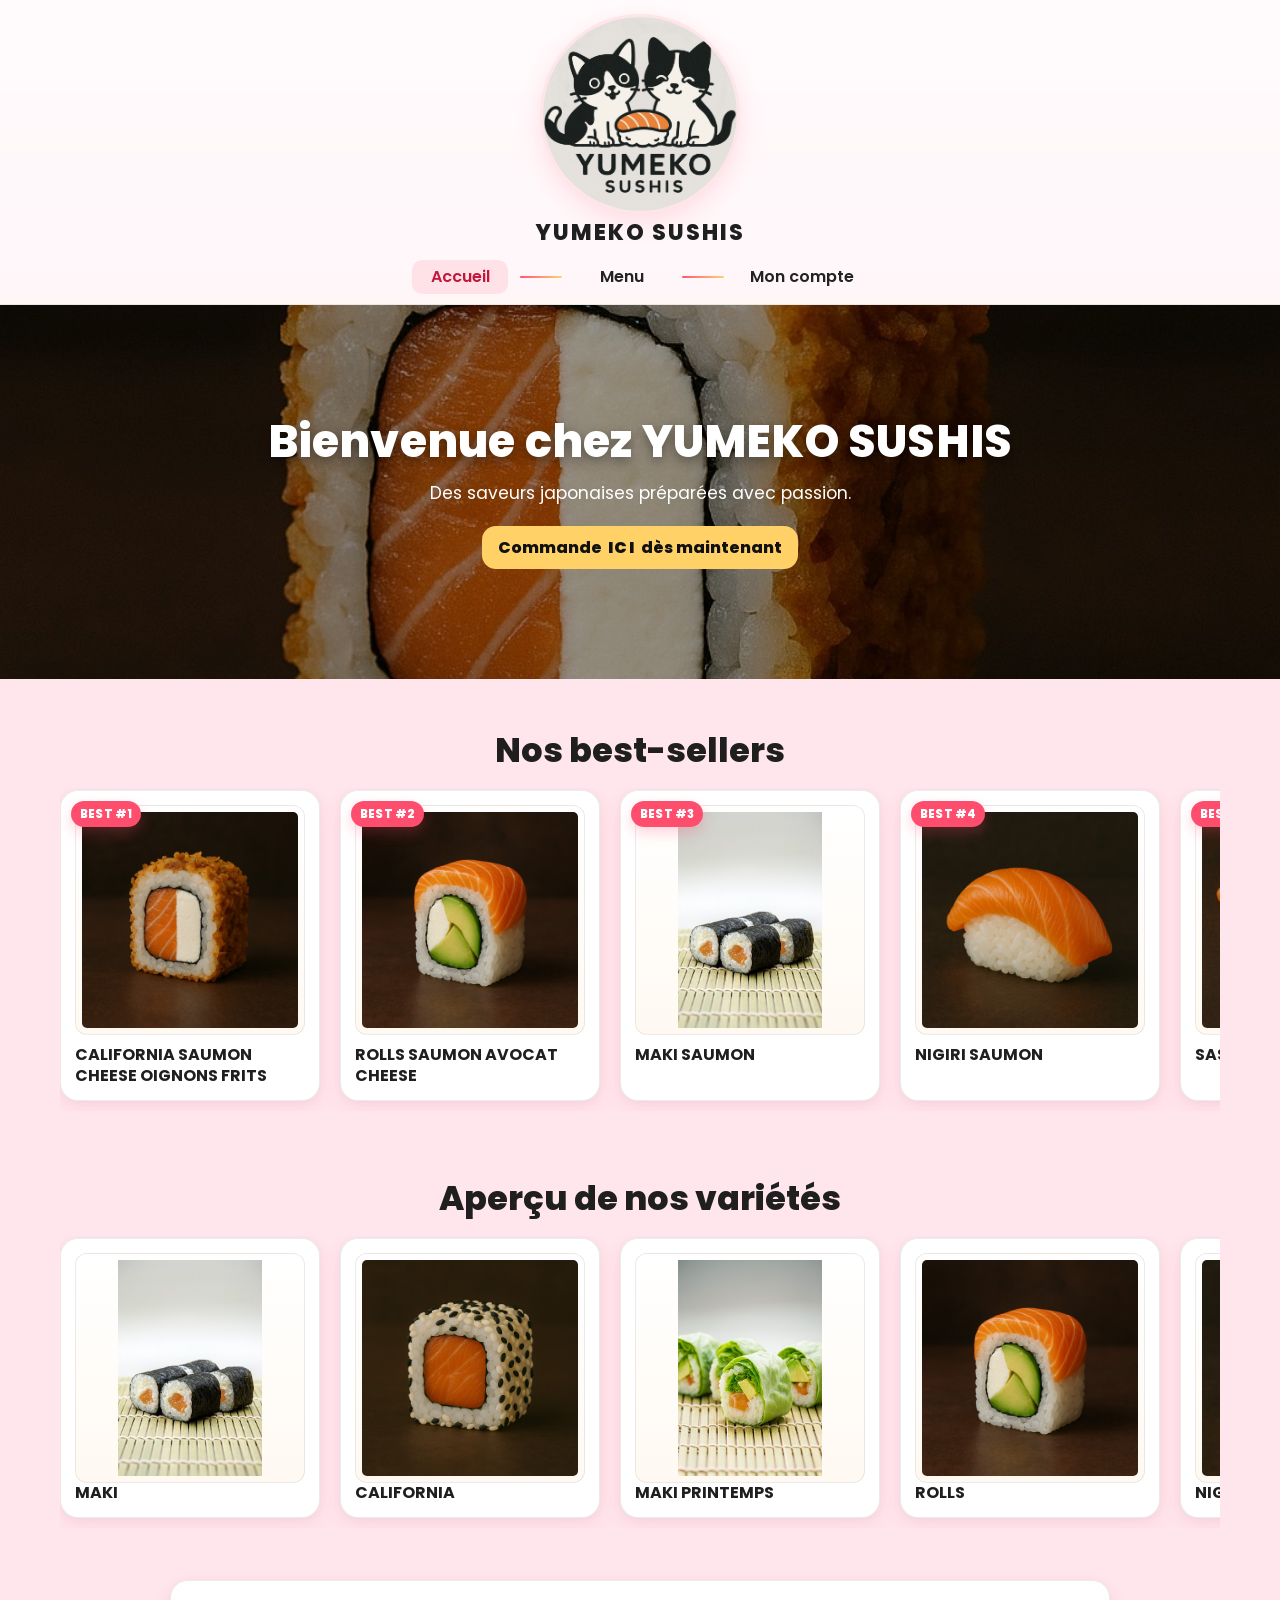
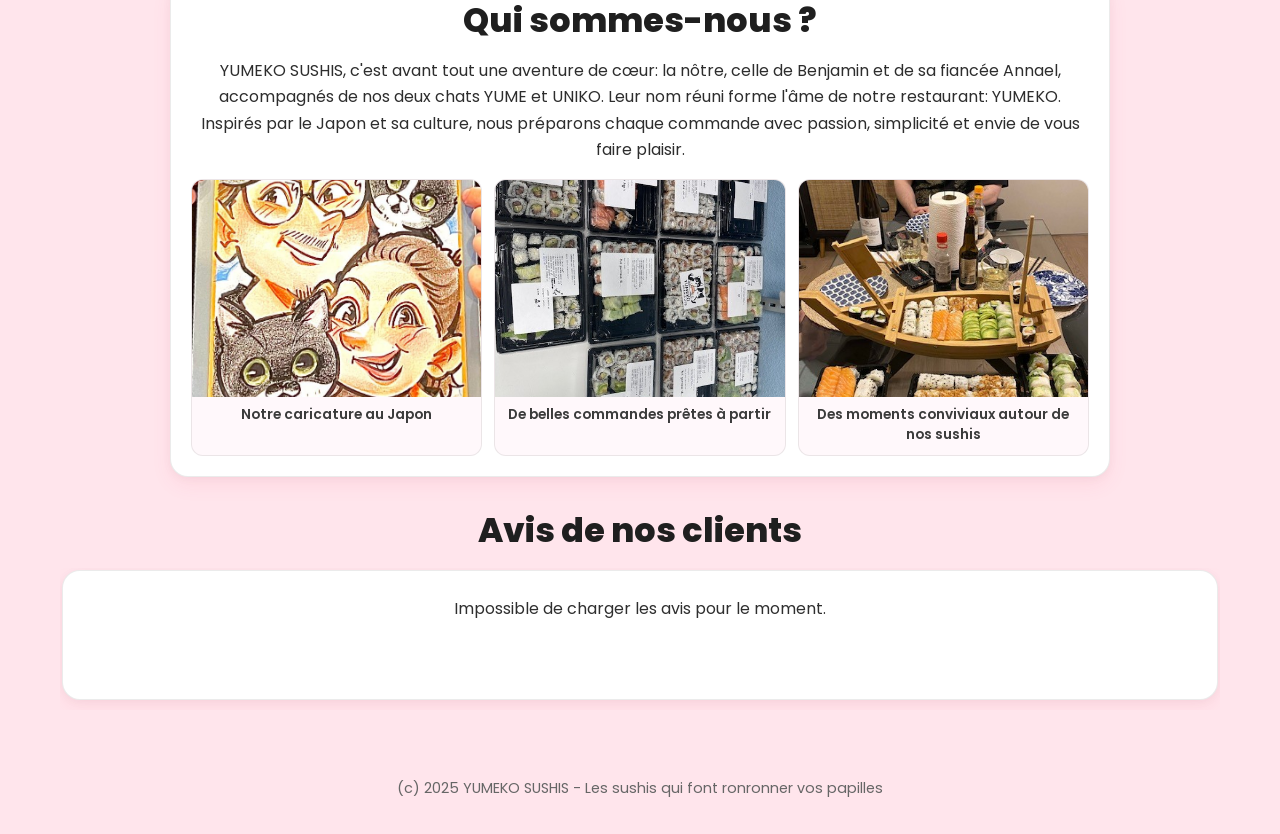
==== commit 1442bb36: "é" ====
--- a/accueil.html
+++ b/accueil.html
@@ -50,19 +50,19 @@
 <section class="carousel-wrapper" id="best-sellers">
   <h2 class="carousel-title">Nos best-sellers</h2>
   <div class="carousel" id="bestSellersCarousel">
-    <a class="carousel-item-link" href="index.html?cat=CALIFORNIA">
+    <a class="carousel-item-link" href="index.html?cat=BEST%20SELLER">
       <div class="carousel-item">
         <img loading="lazy" decoding="async" src="images/c9.jpg" alt="CALIFORNIA SAUMON CHEESE OIGNONS FRITS">
         <h3>CALIFORNIA SAUMON CHEESE OIGNONS FRITS</h3>
       </div>
     </a>
-    <a class="carousel-item-link" href="index.html?cat=ROLLS">
+    <a class="carousel-item-link" href="index.html?cat=BEST%20SELLER">
       <div class="carousel-item">
         <img loading="lazy" decoding="async" src="images/r1.jpg" alt="ROLLS SAUMON AVOCAT CHEESE">
         <h3>ROLLS SAUMON AVOCAT CHEESE</h3>
       </div>
     </a>
-    <a class="carousel-item-link" href="index.html?cat=MAKI">
+    <a class="carousel-item-link" href="index.html?cat=BEST%20SELLER">
       <div class="carousel-item">
         <img loading="lazy" decoding="async" src="images/m1.jpg" alt="MAKI SAUMON">
         <h3>MAKI SAUMON</h3>
@@ -495,8 +495,7 @@
     const code = String(item.code || '').toUpperCase();
     const name = escapeHtml(getProductNameFromCode(code, item.name));
     const img = escapeHtml(getProductImageFromCode(code, item.img));
-    const category = item.category || getCategoryFromCode(code);
-    const href = 'index.html?cat=' + encodeURIComponent(category);
+    const href = 'index.html?cat=' + encodeURIComponent('BEST SELLER');
     return `
       <a class="carousel-item-link" href="${href}">
         <div class="carousel-item">
--- a/style.css
+++ b/style.css
@@ -213,15 +213,10 @@
 }
 
 .cta-focus{
-  display:inline-block;
   font-weight:900;
   text-transform:uppercase;
   letter-spacing:.08em;
-  color:var(--brand-strong);
-  background:rgba(255,255,255,.35);
-  padding:0 .28em;
-  border-radius:6px;
-  box-shadow:inset 0 -2px 0 rgba(194,23,59,.28);
+  color:#111;
 }
 
 .btn-light,
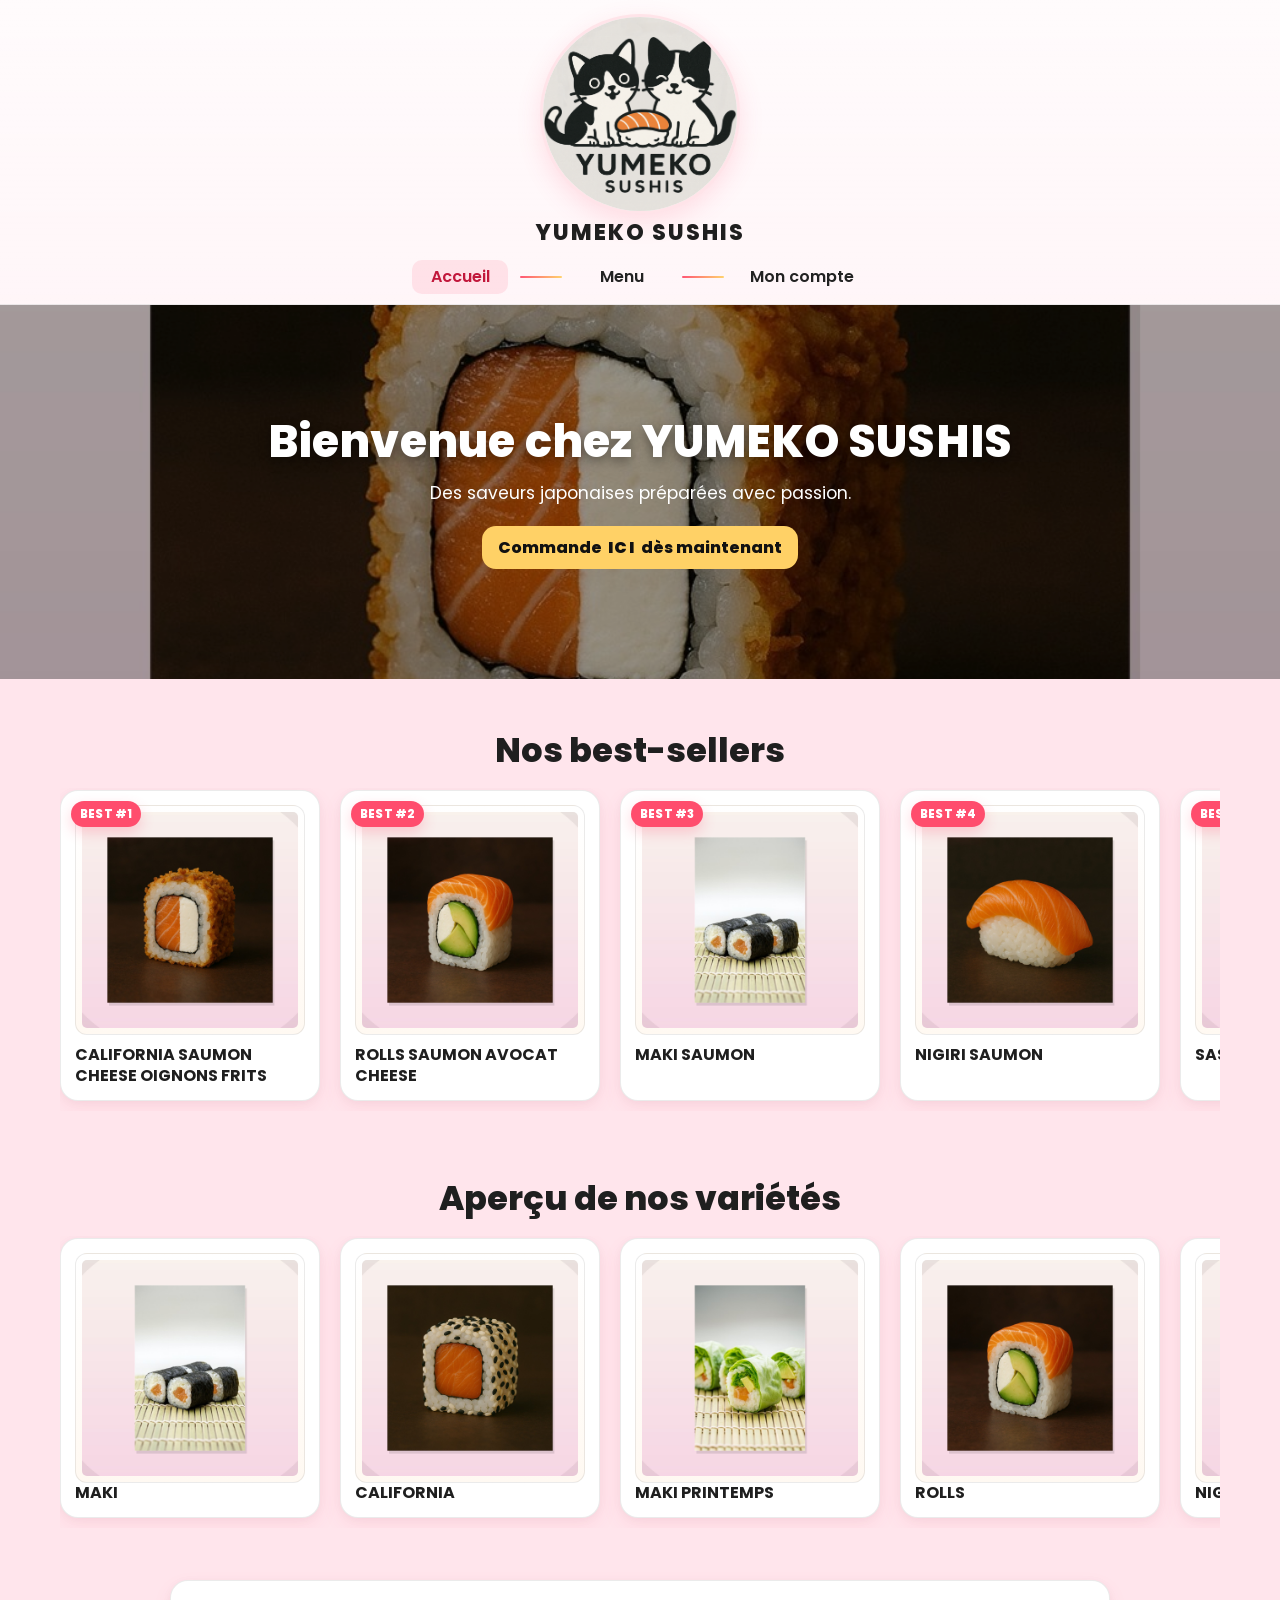
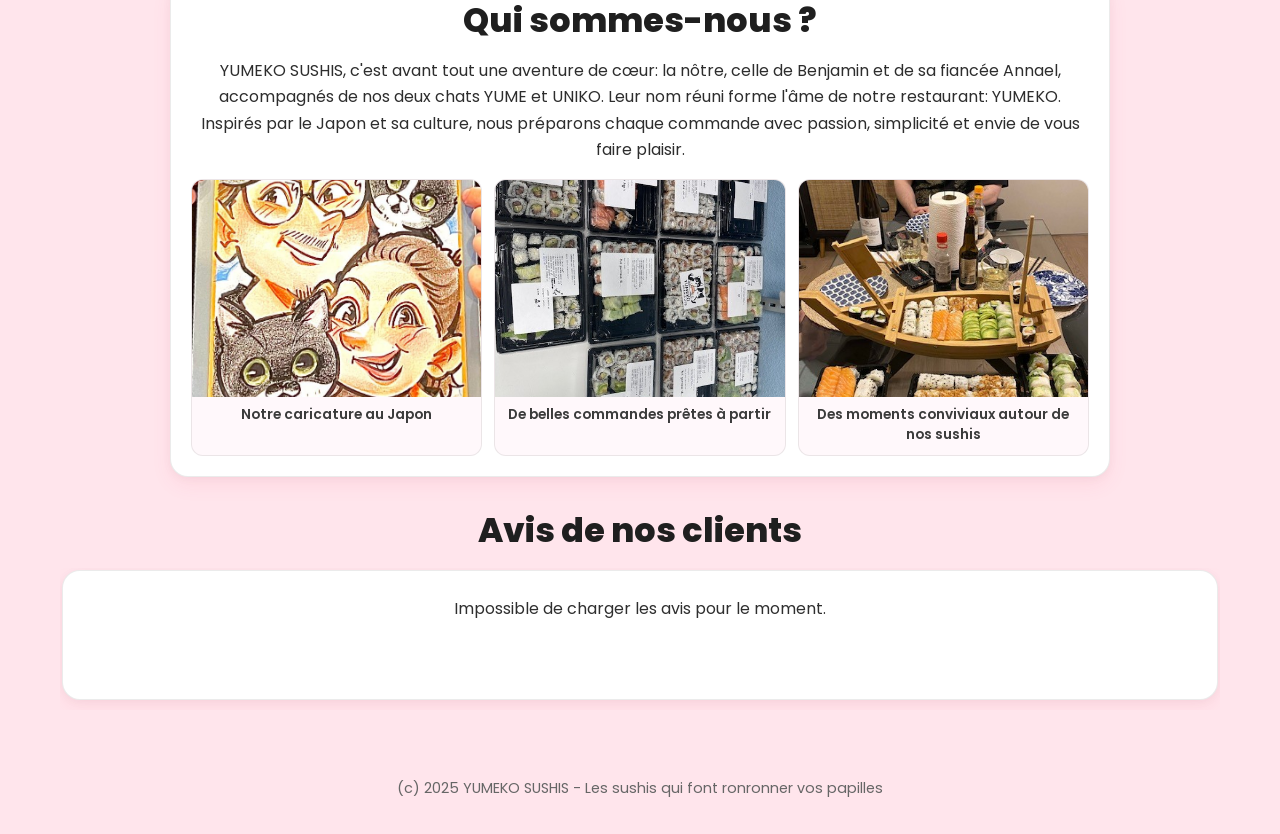
==== commit 4e55d255: "h" ====
--- a/accueil.html
+++ b/accueil.html
@@ -278,14 +278,10 @@
   SO1:'SOUPE MISO',
   CO1:'SAUCE SOJA SUCREE',
   CO2:'SAUCE SOJA SALEE',
-  CO3:'SAUCE MAYO JAPONAISE MAISON',
-  CO4:'SAUCE MAYO JAPONAISE EPICEE MAISON',
   CO5:'GINGEMBRE',
   CO6:'WASABI',
   CO7:'WASABI CACAHUÈTE',
   CO8:'WASABI PETIT POIS',
-  CO9:'OIGNONS FRITS',
-  CO10:'SAUCE SRIRACHA',
   B1:'BIERE TSINGTAO',
   B2:'BIERE ASAHI',
   B3:'COCA COLA ZERO'
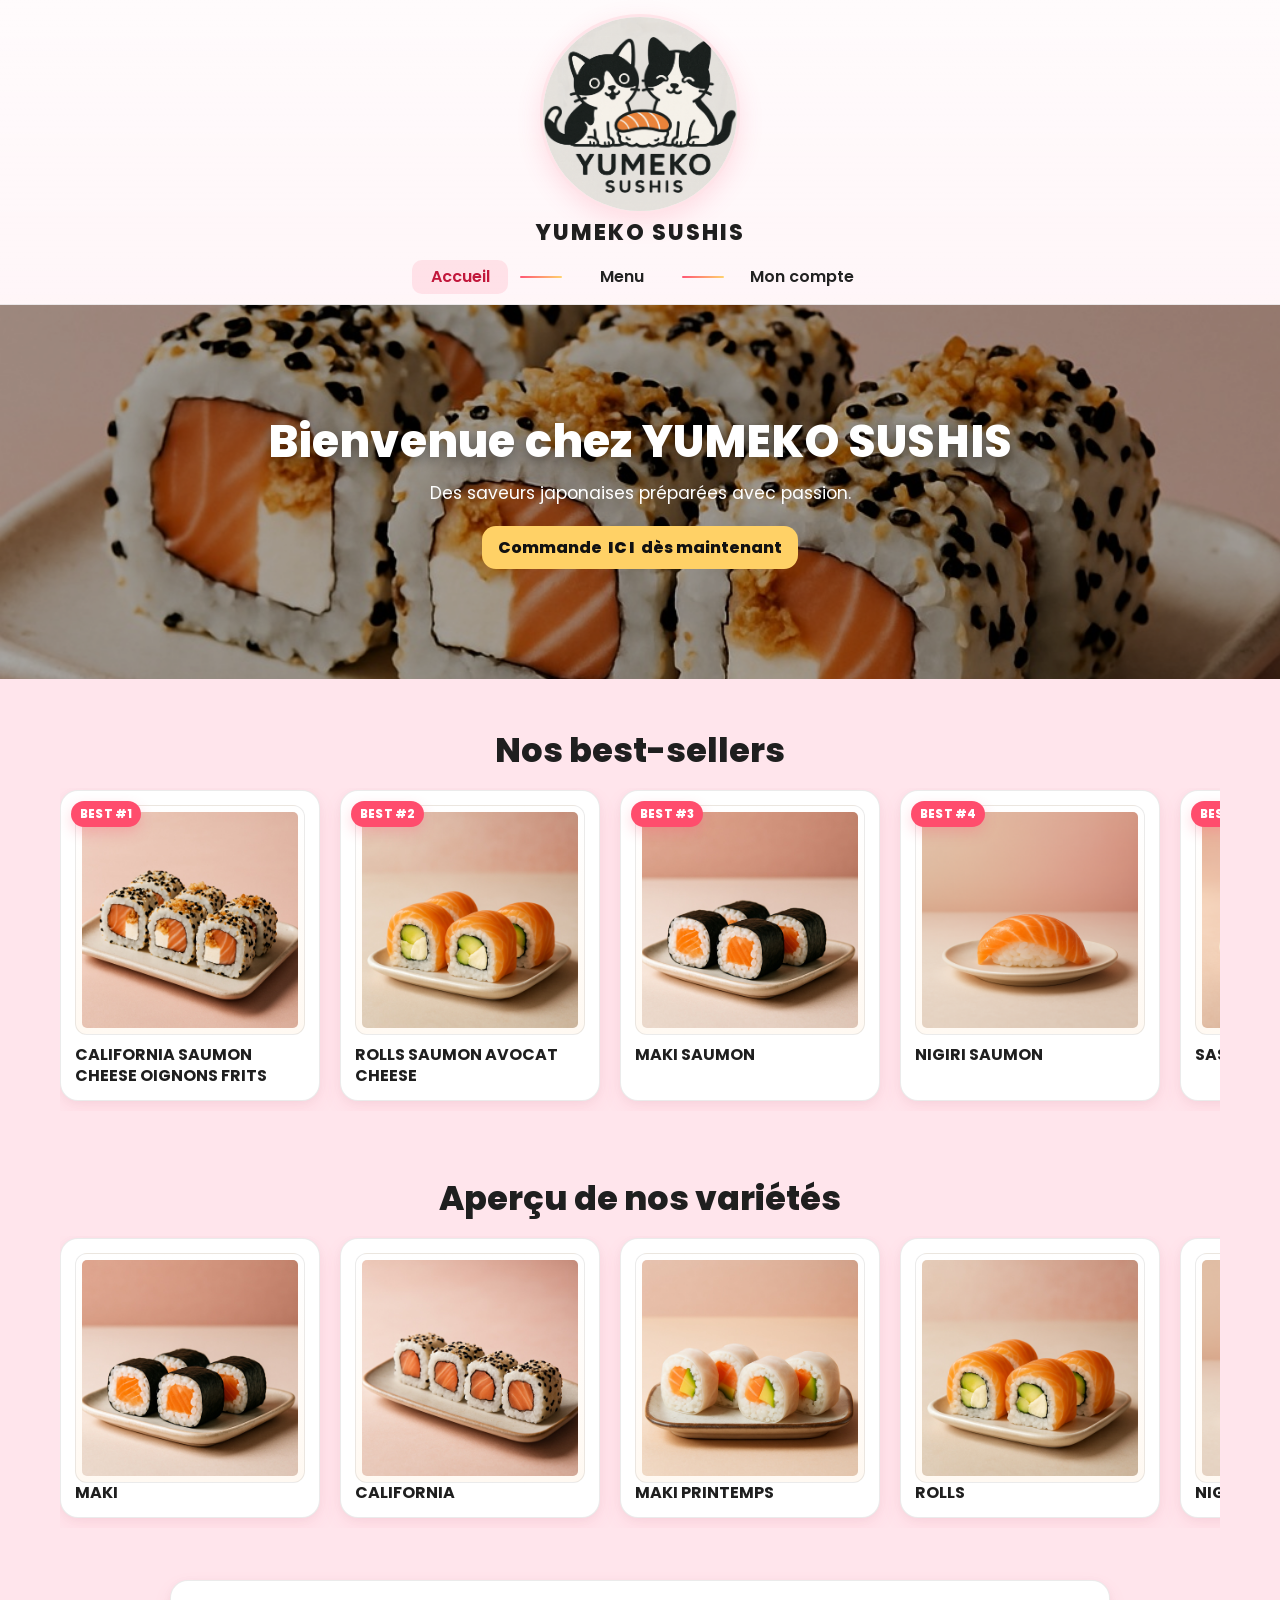
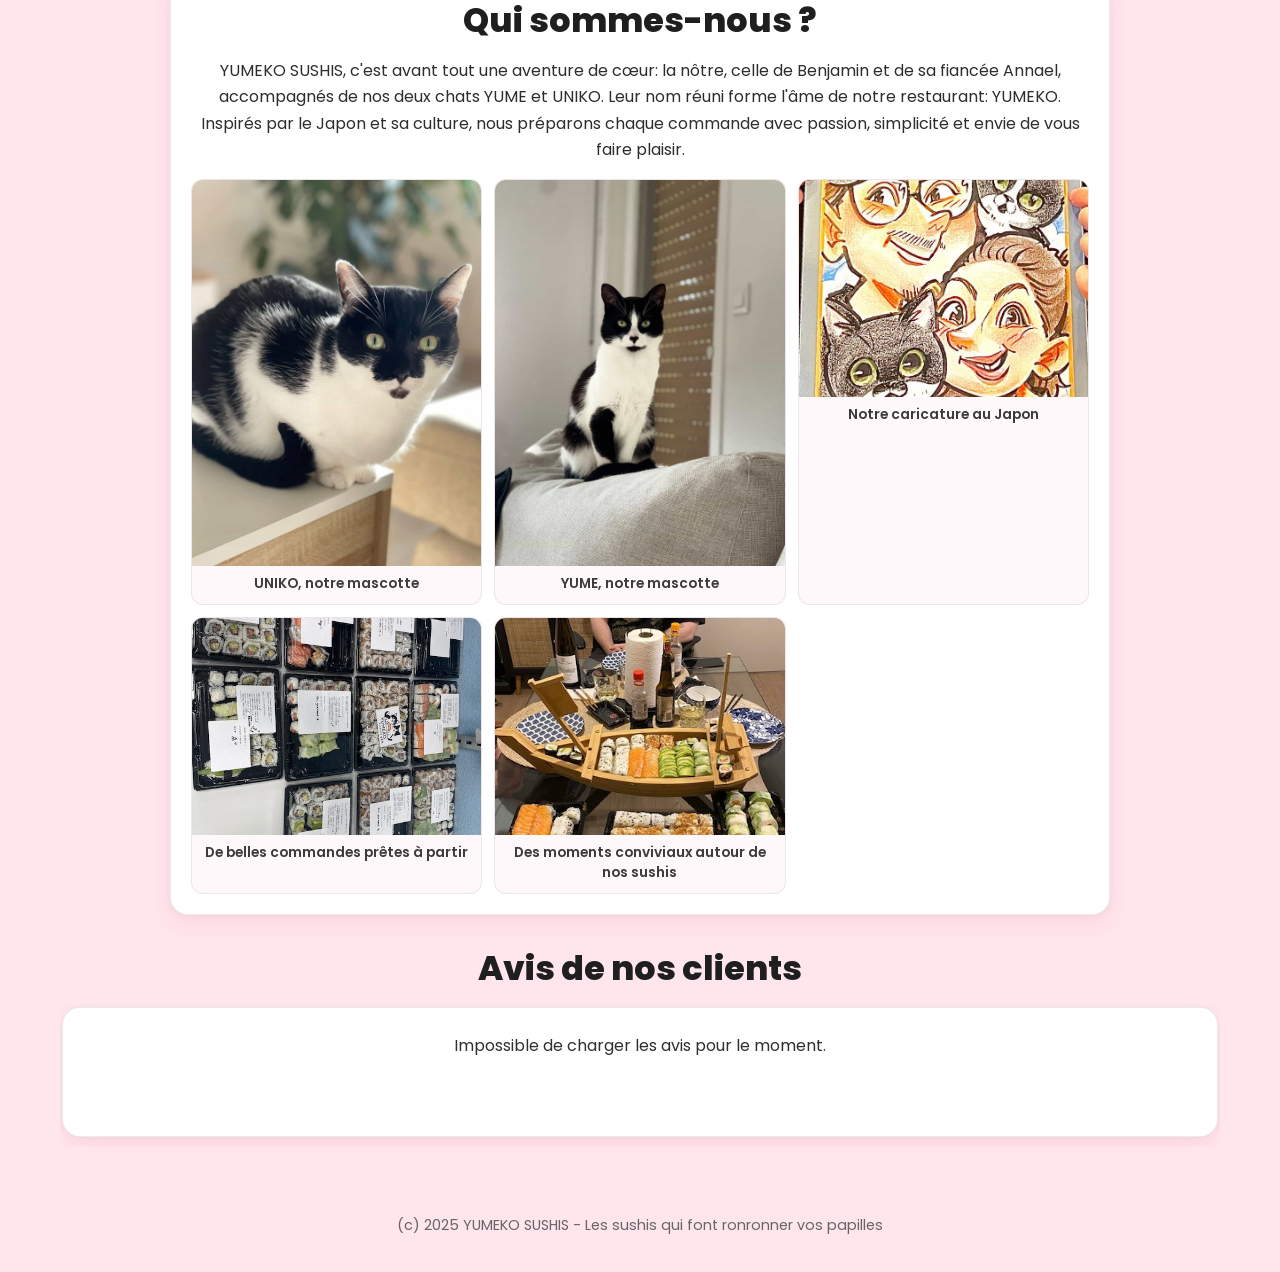
==== commit e1660b84: "z" ====
--- a/accueil.html
+++ b/accueil.html
@@ -159,6 +159,14 @@
       Inspirés par le Japon et sa culture, nous préparons chaque commande avec passion, simplicité et envie de vous faire plaisir.
     </p>
     <div class="about-gallery">
+      <figure class="about-photo about-photo-portrait">
+        <img loading="lazy" decoding="async" src="images/uniko.jpg" alt="UNIKO, l'un de nos chats mascottes YUMEKO SUSHIS">
+        <figcaption>UNIKO, notre mascotte</figcaption>
+      </figure>
+      <figure class="about-photo about-photo-portrait">
+        <img loading="lazy" decoding="async" src="images/yume.jpg" alt="YUME, l'un de nos chats mascottes YUMEKO SUSHIS">
+        <figcaption>YUME, notre mascotte</figcaption>
+      </figure>
       <figure class="about-photo">
         <img loading="lazy" decoding="async" src="images/famille%20yumeko%20sushis.jpg" alt="Caricature de Benjamin, Annael et de leurs chats YUME et UNIKO">
         <figcaption>Notre caricature au Japon</figcaption>
--- a/style.css
+++ b/style.css
@@ -420,6 +420,11 @@
   display:block;
 }
 
+.about-photo.about-photo-portrait img{
+  aspect-ratio:3/4;
+  object-position:center top;
+}
+
 .about-photo figcaption{
   padding:8px 10px 10px;
   font-size:.86rem;
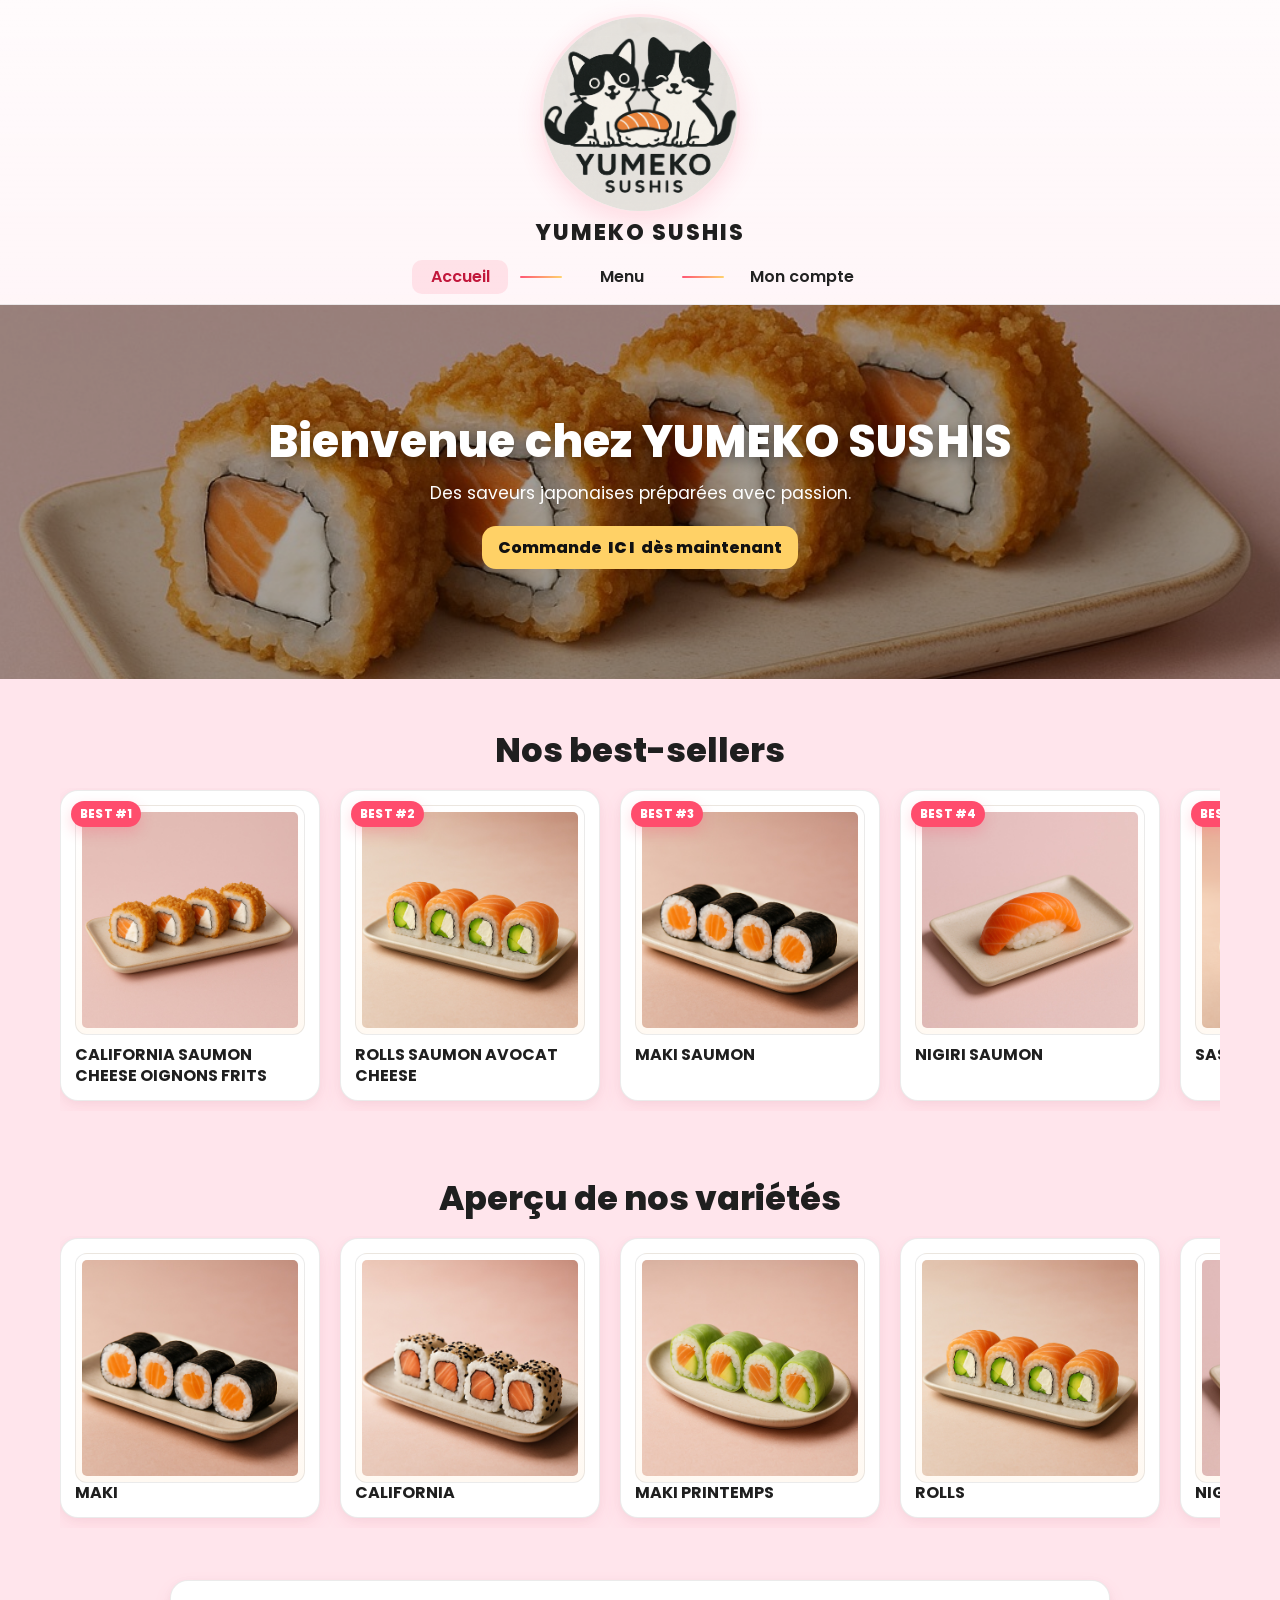
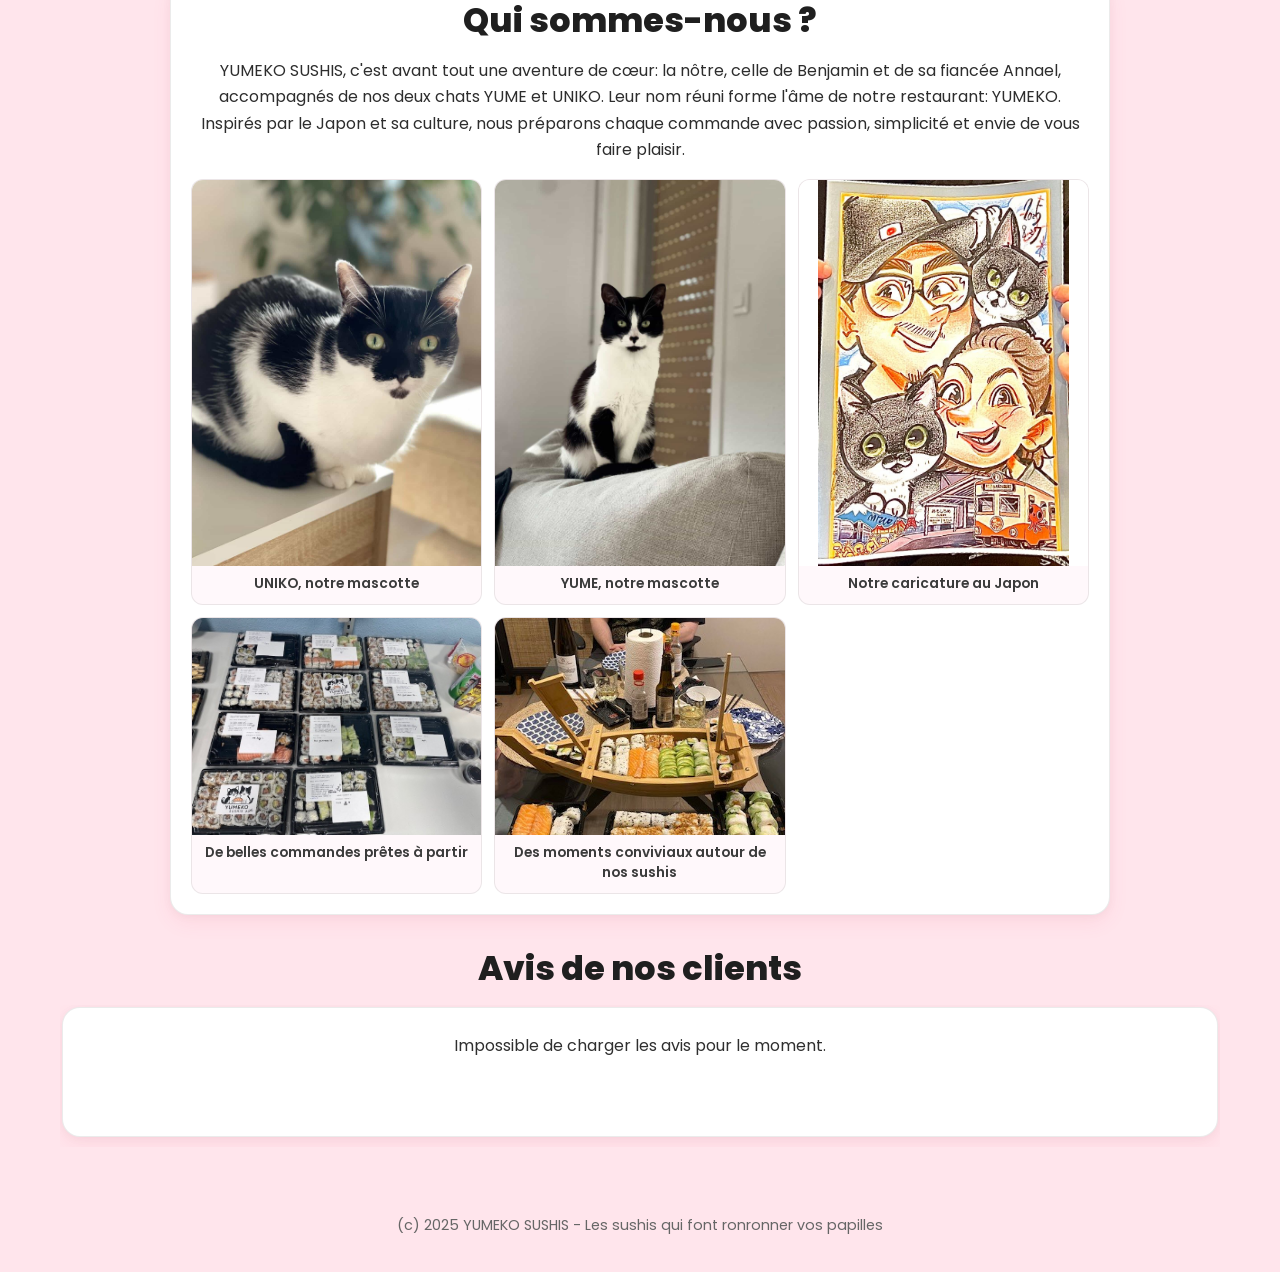
==== commit 0e1576b2: "g" ====
--- a/accueil.html
+++ b/accueil.html
@@ -167,7 +167,7 @@
         <img loading="lazy" decoding="async" src="images/yume.jpg" alt="YUME, l'un de nos chats mascottes YUMEKO SUSHIS">
         <figcaption>YUME, notre mascotte</figcaption>
       </figure>
-      <figure class="about-photo">
+      <figure class="about-photo about-photo-contain">
         <img loading="lazy" decoding="async" src="images/famille%20yumeko%20sushis.jpg" alt="Caricature de Benjamin, Annael et de leurs chats YUME et UNIKO">
         <figcaption>Notre caricature au Japon</figcaption>
       </figure>
--- a/style.css
+++ b/style.css
@@ -425,6 +425,12 @@
   object-position:center top;
 }
 
+.about-photo.about-photo-contain img{
+  aspect-ratio:3/4;
+  object-fit:contain;
+  background:#fff;
+}
+
 .about-photo figcaption{
   padding:8px 10px 10px;
   font-size:.86rem;
